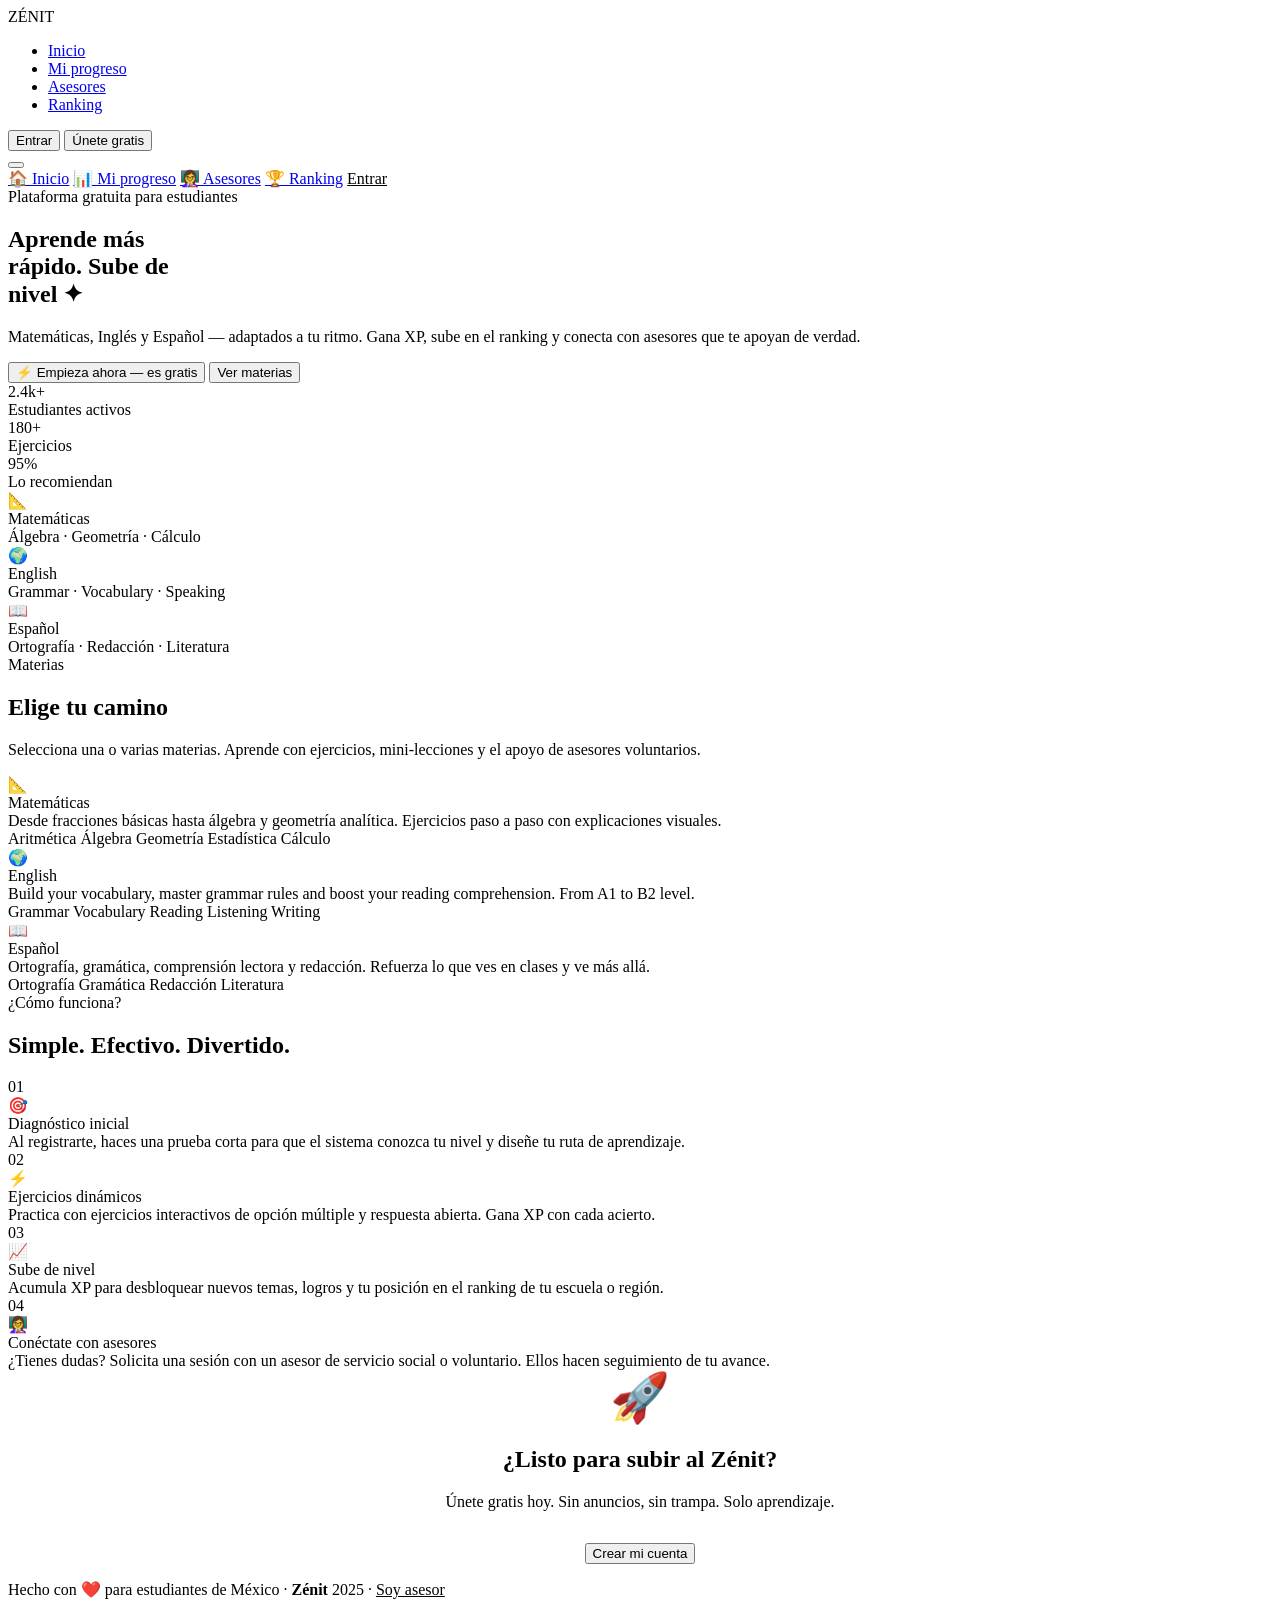
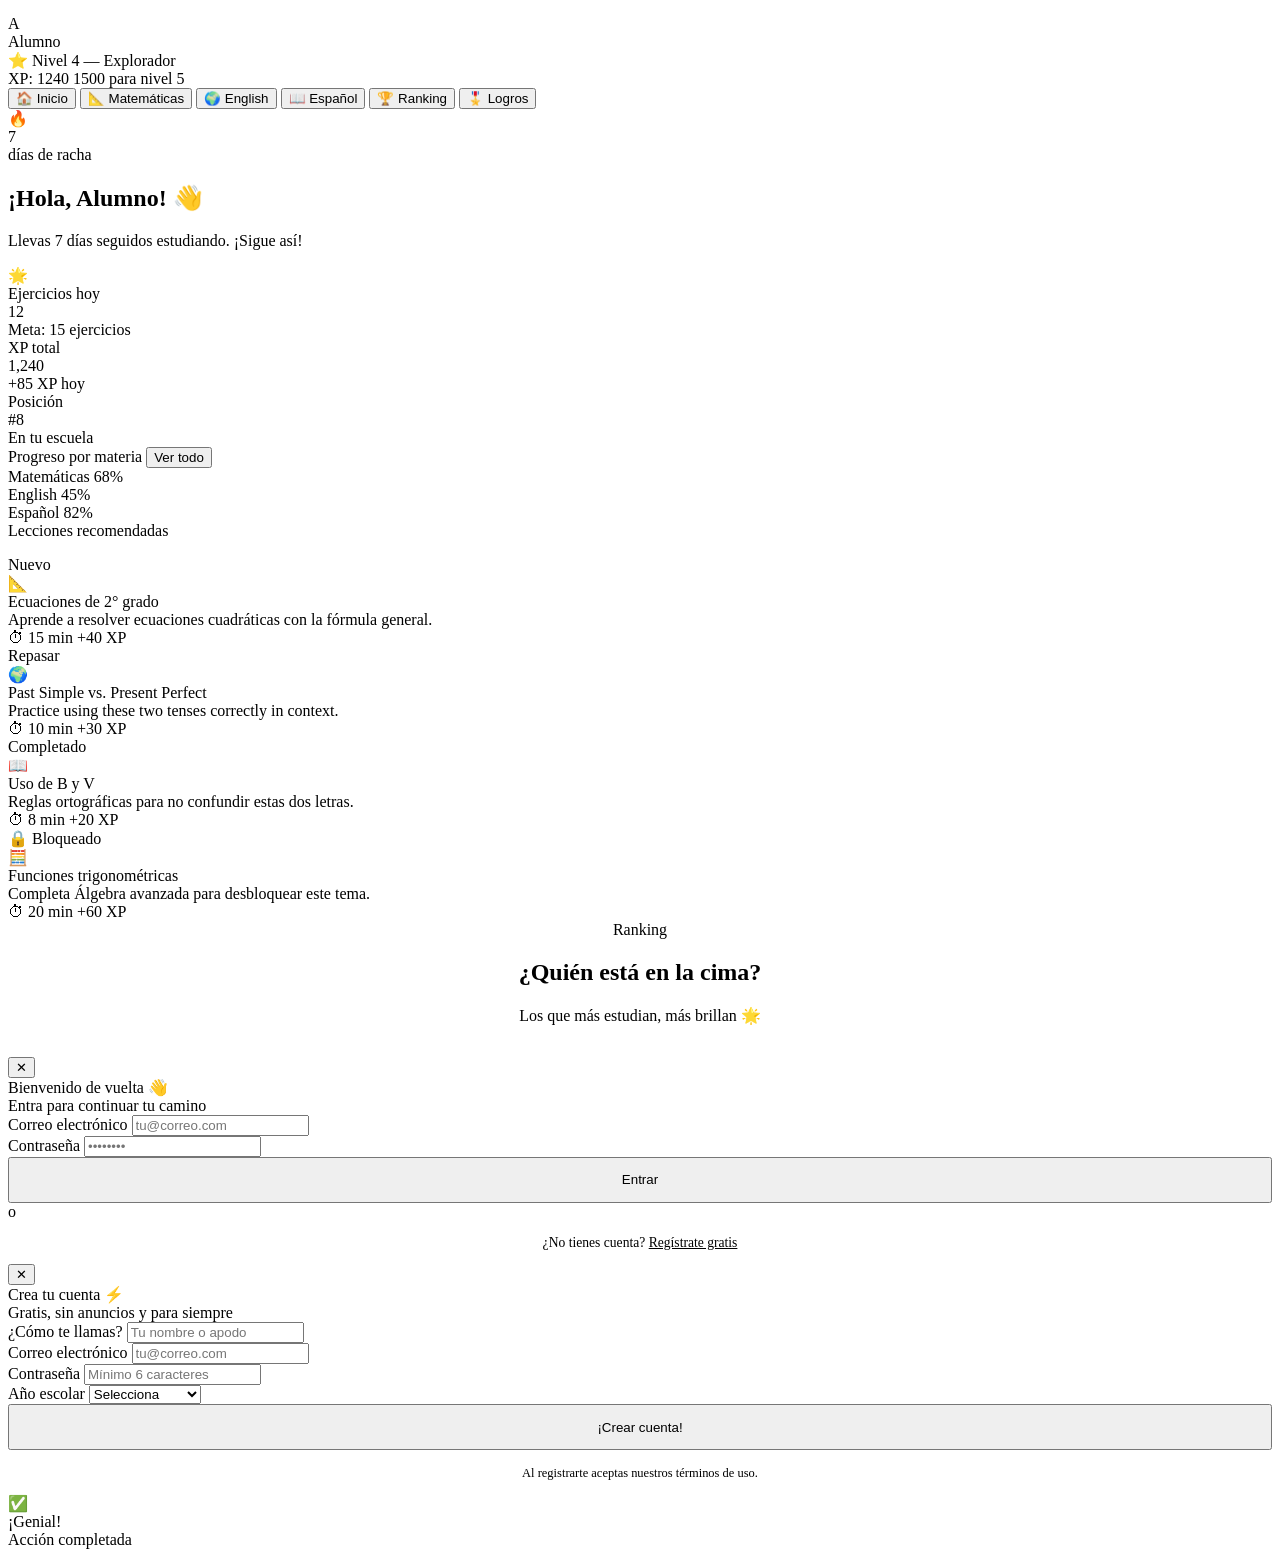
==== index.html @ 59d3ad45 "Create index.html" ====
<!DOCTYPE html>
<html lang="es">
<head>
  <meta charset="UTF-8" />
  <meta name="viewport" content="width=device-width, initial-scale=1.0" />
  <title>Zénit — Aprende Sin Límites</title>
  <link rel="stylesheet" href="styles.css" />
</head>
<body>

<!-- ═══════════════ NAV ═══════════════ -->
<nav class="nav">
  <div class="nav-logo">
    ZÉN<span>IT</span><div class="dot"></div>
  </div>
  <ul class="nav-links">
    <li><a href="index.html" class="active" onclick="showPage('home'); return false;">Inicio</a></li>
    <li><a href="#" onclick="requireLogin('dashboard'); return false;">Mi progreso</a></li>
    <li><a href="asesores.html">Asesores</a></li>
    <li><a href="#" onclick="requireLogin('leaderboard'); return false;">Ranking</a></li>
  </ul>
  <div class="nav-actions">
    <button class="btn btn-ghost" onclick="openModal('login')">Entrar</button>
    <button class="btn btn-primary" onclick="openModal('register')">Únete gratis</button>
  </div>
  <button class="hamburger" onclick="toggleMobileNav()" aria-label="Menú">
    <span></span><span></span><span></span>
  </button>
</nav>

<!-- Mobile nav -->
<div class="mobile-nav" id="mobileNav">
  <a href="#" onclick="showPage('home'); toggleMobileNav(); return false;">🏠 Inicio</a>
  <a href="#" onclick="requireLogin('dashboard'); toggleMobileNav(); return false;">📊 Mi progreso</a>
  <a href="asesores.html">👩‍🏫 Asesores</a>
  <a href="#" onclick="requireLogin('leaderboard'); toggleMobileNav(); return false;">🏆 Ranking</a>
  <a href="#" onclick="openModal('login'); toggleMobileNav(); return false;" style="color:var(--cyan);">Entrar</a>
</div>

<!-- ═══════════════ PAGES ═══════════════ -->

<!-- ── HOME ── -->
<div class="page active" id="page-home">

  <!-- Hero -->
  <section class="hero">
    <div class="hero-orbs">
      <div class="orb orb-1"></div>
      <div class="orb orb-2"></div>
      <div class="orb orb-3"></div>
    </div>
    <div class="container">
      <div class="hero-inner">
        <div class="hero-content fade-up">
          <div class="hero-tag">Plataforma gratuita para estudiantes</div>
          <h1 class="hero-title">
            Aprende más<br>
            rápido. Sube de<br>
            <span class="accent-cyan">nivel</span>
            <span class="accent-yellow"> ✦</span>
          </h1>
          <p class="hero-subtitle">
            Matemáticas, Inglés y Español — adaptados a tu ritmo.
            Gana XP, sube en el ranking y conecta con asesores que te apoyan de verdad.
          </p>
          <div class="hero-cta">
            <button class="btn btn-primary btn-lg" onclick="openModal('register')">
              ⚡ Empieza ahora — es gratis
            </button>
            <button class="btn btn-secondary btn-lg" onclick="scrollToSubjects()">
              Ver materias
            </button>
          </div>
          <div class="hero-stats">
            <div class="stat">
              <div class="stat-num">2.4k+</div>
              <div class="stat-label">Estudiantes activos</div>
            </div>
            <div class="stat">
              <div class="stat-num">180+</div>
              <div class="stat-label">Ejercicios</div>
            </div>
            <div class="stat">
              <div class="stat-num">95%</div>
              <div class="stat-label">Lo recomiendan</div>
            </div>
          </div>
        </div>
        <div class="hero-visual fade-up fade-up-delay-2">
          <div class="hero-card-stack">
            <div class="subject-card math">
              <div class="card-icon">📐</div>
              <div class="card-title">Matemáticas</div>
              <div class="card-sub">Álgebra · Geometría · Cálculo</div>
              <div class="card-bar"><div class="card-bar-fill"></div></div>
            </div>
            <div class="subject-card eng">
              <div class="card-icon">🌍</div>
              <div class="card-title">English</div>
              <div class="card-sub">Grammar · Vocabulary · Speaking</div>
              <div class="card-bar"><div class="card-bar-fill"></div></div>
            </div>
            <div class="subject-card esp">
              <div class="card-icon">📖</div>
              <div class="card-title">Español</div>
              <div class="card-sub">Ortografía · Redacción · Literatura</div>
              <div class="card-bar"><div class="card-bar-fill"></div></div>
            </div>
          </div>
        </div>
      </div>
    </div>
  </section>

  <!-- Subjects -->
  <section class="section" id="subjects-section">
    <div class="container">
      <div class="section-tag">Materias</div>
      <h2 class="section-title">Elige tu camino</h2>
      <p class="section-sub">Selecciona una o varias materias. Aprende con ejercicios, mini-lecciones y el apoyo de asesores voluntarios.</p>

      <div class="subjects-grid">
        <!-- Math -->
        <div class="subject-tile math" onclick="selectSubject('math')">
          <div class="tile-icon">📐</div>
          <div class="tile-name">Matemáticas</div>
          <div class="tile-desc">Desde fracciones básicas hasta álgebra y geometría analítica. Ejercicios paso a paso con explicaciones visuales.</div>
          <div class="tile-topics">
            <span class="topic-tag">Aritmética</span>
            <span class="topic-tag">Álgebra</span>
            <span class="topic-tag">Geometría</span>
            <span class="topic-tag">Estadística</span>
            <span class="topic-tag">Cálculo</span>
          </div>
        </div>
        <!-- English -->
        <div class="subject-tile eng" onclick="selectSubject('eng')">
          <div class="tile-icon">🌍</div>
          <div class="tile-name">English</div>
          <div class="tile-desc">Build your vocabulary, master grammar rules and boost your reading comprehension. From A1 to B2 level.</div>
          <div class="tile-topics">
            <span class="topic-tag">Grammar</span>
            <span class="topic-tag">Vocabulary</span>
            <span class="topic-tag">Reading</span>
            <span class="topic-tag">Listening</span>
            <span class="topic-tag">Writing</span>
          </div>
        </div>
        <!-- Español -->
        <div class="subject-tile esp" onclick="selectSubject('esp')">
          <div class="tile-icon">📖</div>
          <div class="tile-name">Español</div>
          <div class="tile-desc">Ortografía, gramática, comprensión lectora y redacción. Refuerza lo que ves en clases y ve más allá.</div>
          <div class="tile-topics">
            <span class="topic-tag">Ortografía</span>
            <span class="topic-tag">Gramática</span>
            <span class="topic-tag">Redacción</span>
            <span class="topic-tag">Literatura</span>
          </div>
        </div>
      </div>
    </div>
  </section>

  <!-- How it works -->
  <section class="section" style="background: var(--surface); border-top: 1px solid var(--border); border-bottom: 1px solid var(--border);">
    <div class="container">
      <div class="section-tag">¿Cómo funciona?</div>
      <h2 class="section-title">Simple. Efectivo. Divertido.</h2>
      <div class="steps-grid">
        <div class="step-card">
          <div class="step-num">01</div>
          <div class="step-icon">🎯</div>
          <div class="step-title">Diagnóstico inicial</div>
          <div class="step-desc">Al registrarte, haces una prueba corta para que el sistema conozca tu nivel y diseñe tu ruta de aprendizaje.</div>
        </div>
        <div class="step-card">
          <div class="step-num">02</div>
          <div class="step-icon">⚡</div>
          <div class="step-title">Ejercicios dinámicos</div>
          <div class="step-desc">Practica con ejercicios interactivos de opción múltiple y respuesta abierta. Gana XP con cada acierto.</div>
        </div>
        <div class="step-card">
          <div class="step-num">03</div>
          <div class="step-icon">📈</div>
          <div class="step-title">Sube de nivel</div>
          <div class="step-desc">Acumula XP para desbloquear nuevos temas, logros y tu posición en el ranking de tu escuela o región.</div>
        </div>
        <div class="step-card">
          <div class="step-num">04</div>
          <div class="step-icon">👩‍🏫</div>
          <div class="step-title">Conéctate con asesores</div>
          <div class="step-desc">¿Tienes dudas? Solicita una sesión con un asesor de servicio social o voluntario. Ellos hacen seguimiento de tu avance.</div>
        </div>
      </div>
    </div>
  </section>

  <!-- CTA final -->
  <section class="section" style="text-align:center;">
    <div class="container">
      <div style="font-size:3rem;margin-bottom:1rem;">🚀</div>
      <h2 class="section-title">¿Listo para subir al <span style="color:var(--cyan)">Zénit</span>?</h2>
      <p class="section-sub" style="margin: 0 auto 2rem;">Únete gratis hoy. Sin anuncios, sin trampa. Solo aprendizaje.</p>
      <button class="btn btn-primary btn-lg" onclick="openModal('register')">Crear mi cuenta</button>
    </div>
  </section>

  <footer class="footer">
    <div class="container">
      <p>Hecho con ❤️ para estudiantes de México · <strong>Zénit</strong> 2025 · <a href="asesores.html" style="color:var(--cyan)">Soy asesor</a></p>
    </div>
  </footer>
</div>

<!-- ── DASHBOARD ── -->
<div class="page" id="page-dashboard">
  <div class="container">
    <div class="dashboard-grid">

      <!-- Sidebar -->
      <aside class="sidebar">
        <div class="user-profile">
          <div class="avatar" id="dashAvatar">A</div>
          <div class="user-name" id="dashName">Alumno</div>
          <div class="user-level">⭐ Nivel <span id="dashLevel">4</span> — Explorador</div>
          <div class="xp-bar-wrap">
            <div class="xp-label">
              <span>XP: <span id="dashXP">1240</span></span>
              <span>1500 para nivel 5</span>
            </div>
            <div class="xp-bar"><div class="xp-fill" id="xpFill" style="width:82%"></div></div>
          </div>
        </div>

        <nav class="sidebar-nav">
          <button class="sidebar-link active" onclick="showDashSection('overview')">
            <span class="icon">🏠</span> Inicio
          </button>
          <button class="sidebar-link" onclick="showDashSection('lessons-math')">
            <span class="icon">📐</span> Matemáticas
          </button>
          <button class="sidebar-link" onclick="showDashSection('lessons-eng')">
            <span class="icon">🌍</span> English
          </button>
          <button class="sidebar-link" onclick="showDashSection('lessons-esp')">
            <span class="icon">📖</span> Español
          </button>
          <button class="sidebar-link" onclick="showPage('leaderboard')">
            <span class="icon">🏆</span> Ranking
          </button>
          <button class="sidebar-link" onclick="showDashSection('achievements')">
            <span class="icon">🎖️</span> Logros
          </button>
        </nav>

        <div class="streak-badge">
          <div class="streak-fire">🔥</div>
          <div class="streak-info">
            <div class="num" id="streakNum">7</div>
            <div class="label">días de racha</div>
          </div>
        </div>
      </aside>

      <!-- Main content -->
      <main class="dash-main">

        <!-- Overview -->
        <div id="dash-overview">
          <div class="dash-welcome">
            <div class="dash-welcome-text">
              <h2>¡Hola, <span id="dashWelcomeName">Alumno</span>! 👋</h2>
              <p>Llevas 7 días seguidos estudiando. ¡Sigue así!</p>
            </div>
            <div class="welcome-emoji">🌟</div>
          </div>

          <div class="cards-row">
            <div class="stat-card cyan">
              <div class="sc-label">Ejercicios hoy</div>
              <div class="sc-value">12</div>
              <div class="sc-sub">Meta: 15 ejercicios</div>
            </div>
            <div class="stat-card yellow">
              <div class="sc-label">XP total</div>
              <div class="sc-value" id="totalXP">1,240</div>
              <div class="sc-sub">+85 XP hoy</div>
            </div>
            <div class="stat-card pink">
              <div class="sc-label">Posición</div>
              <div class="sc-value">#8</div>
              <div class="sc-sub">En tu escuela</div>
            </div>
          </div>

          <div class="progress-section">
            <div class="ps-header">
              <span class="ps-title">Progreso por materia</span>
              <button class="btn btn-secondary btn-sm" onclick="showDashSection('lessons-math')">Ver todo</button>
            </div>
            <div class="subject-progress-list">
              <div class="sp-item">
                <div class="sp-top">
                  <span class="sp-name"><span class="sp-dot" style="background:var(--yellow)"></span>Matemáticas</span>
                  <span class="sp-pct" style="color:var(--yellow)">68%</span>
                </div>
                <div class="sp-bar"><div class="sp-bar-fill" style="background:var(--yellow);width:68%"></div></div>
              </div>
              <div class="sp-item">
                <div class="sp-top">
                  <span class="sp-name"><span class="sp-dot" style="background:var(--cyan)"></span>English</span>
                  <span class="sp-pct" style="color:var(--cyan)">45%</span>
                </div>
                <div class="sp-bar"><div class="sp-bar-fill" style="background:var(--cyan);width:45%"></div></div>
              </div>
              <div class="sp-item">
                <div class="sp-top">
                  <span class="sp-name"><span class="sp-dot" style="background:var(--pink)"></span>Español</span>
                  <span class="sp-pct" style="color:var(--pink)">82%</span>
                </div>
                <div class="sp-bar"><div class="sp-bar-fill" style="background:var(--pink);width:82%"></div></div>
              </div>
            </div>
          </div>

          <div>
            <div style="display:flex;justify-content:space-between;align-items:center;margin-bottom:1rem;">
              <span class="ps-title">Lecciones recomendadas</span>
            </div>
            <div class="lessons-grid">
              <div class="lesson-card" onclick="goToExercise('math')">
                <div class="lc-header">
                  <div class="lc-badge new">Nuevo</div>
                  <div class="lc-icon">📐</div>
                </div>
                <div class="lc-title">Ecuaciones de 2° grado</div>
                <div class="lc-desc">Aprende a resolver ecuaciones cuadráticas con la fórmula general.</div>
                <div class="lc-meta">
                  <span class="lc-time">⏱ 15 min</span>
                  <span class="lc-xp">+40 XP</span>
                </div>
              </div>
              <div class="lesson-card" onclick="goToExercise('eng')">
                <div class="lc-header">
                  <div class="lc-badge review">Repasar</div>
                  <div class="lc-icon">🌍</div>
                </div>
                <div class="lc-title">Past Simple vs. Present Perfect</div>
                <div class="lc-desc">Practice using these two tenses correctly in context.</div>
                <div class="lc-meta">
                  <span class="lc-time">⏱ 10 min</span>
                  <span class="lc-xp">+30 XP</span>
                </div>
              </div>
              <div class="lesson-card" onclick="goToExercise('esp')">
                <div class="lc-header">
                  <div class="lc-badge done">Completado</div>
                  <div class="lc-icon">📖</div>
                </div>
                <div class="lc-title">Uso de B y V</div>
                <div class="lc-desc">Reglas ortográficas para no confundir estas dos letras.</div>
                <div class="lc-meta">
                  <span class="lc-time">⏱ 8 min</span>
                  <span class="lc-xp">+20 XP</span>
                </div>
              </div>
              <div class="lesson-card locked">
                <div class="lc-header">
                  <div class="lc-badge locked">🔒 Bloqueado</div>
                  <div class="lc-icon">🧮</div>
                </div>
                <div class="lc-title">Funciones trigonométricas</div>
                <div class="lc-desc">Completa Álgebra avanzada para desbloquear este tema.</div>
                <div class="lc-meta">
                  <span class="lc-time">⏱ 20 min</span>
                  <span class="lc-xp">+60 XP</span>
                </div>
              </div>
            </div>
          </div>
        </div>

        <!-- Lessons per subject -->
        <div id="dash-lessons-math" style="display:none;">
          <div style="margin-bottom:1.5rem;">
            <div class="section-tag" style="color:var(--yellow)">Matemáticas</div>
            <h2 class="section-title" style="font-size:1.8rem;">Tus lecciones</h2>
          </div>
          <div class="lessons-grid" id="mathLessons"></div>
        </div>

        <div id="dash-lessons-eng" style="display:none;">
          <div style="margin-bottom:1.5rem;">
            <div class="section-tag" style="color:var(--cyan)">English</div>
            <h2 class="section-title" style="font-size:1.8rem;">Your lessons</h2>
          </div>
          <div class="lessons-grid" id="engLessons"></div>
        </div>

        <div id="dash-lessons-esp" style="display:none;">
          <div style="margin-bottom:1.5rem;">
            <div class="section-tag" style="color:var(--pink)">Español</div>
            <h2 class="section-title" style="font-size:1.8rem;">Tus lecciones</h2>
          </div>
          <div class="lessons-grid" id="espLessons"></div>
        </div>

        <!-- Achievements -->
        <div id="dash-achievements" style="display:none;">
          <div style="margin-bottom:1.5rem;">
            <div class="section-tag">Logros</div>
            <h2 class="section-title" style="font-size:1.8rem;">Tus medallas</h2>
          </div>
          <div class="achievements-grid" id="achievementsGrid"></div>
        </div>

      </main>
    </div>
  </div>
</div>

<!-- ── LEADERBOARD ── -->
<div class="page" id="page-leaderboard">
  <div class="container section">
    <div style="text-align:center;margin-bottom:2rem;">
      <div class="section-tag" style="justify-content:center">Ranking</div>
      <h2 class="section-title">¿Quién está en la cima?</h2>
      <p class="section-sub" style="margin:0 auto;">Los que más estudian, más brillan 🌟</p>
    </div>

    <div class="leaderboard-wrap">
      <!-- Podium -->
      <div class="podium" id="podium"></div>

      <!-- List -->
      <div class="leaderboard-list" id="leaderboardList"></div>
    </div>
  </div>
</div>

<!-- ═══════════════ MODALS ═══════════════ -->

<!-- Login -->
<div class="modal-overlay" id="modal-login">
  <div class="modal">
    <button class="modal-close" onclick="closeModal('login')">✕</button>
    <div class="modal-title">Bienvenido de vuelta 👋</div>
    <div class="modal-sub">Entra para continuar tu camino</div>
    <div class="form-group">
      <label class="form-label">Correo electrónico</label>
      <input class="form-input" type="email" placeholder="tu@correo.com" id="loginEmail" />
    </div>
    <div class="form-group">
      <label class="form-label">Contraseña</label>
      <input class="form-input" type="password" placeholder="••••••••" id="loginPass" />
    </div>
    <button class="btn btn-primary" style="width:100%;padding:.85rem;" onclick="doLogin()">Entrar</button>
    <div class="divider">o</div>
    <p style="text-align:center;font-size:.85rem;color:var(--text-muted);">¿No tienes cuenta? <a href="#" style="color:var(--cyan)" onclick="closeModal('login');openModal('register')">Regístrate gratis</a></p>
  </div>
</div>

<!-- Register -->
<div class="modal-overlay" id="modal-register">
  <div class="modal">
    <button class="modal-close" onclick="closeModal('register')">✕</button>
    <div class="modal-title">Crea tu cuenta ⚡</div>
    <div class="modal-sub">Gratis, sin anuncios y para siempre</div>
    <div class="form-group">
      <label class="form-label">¿Cómo te llamas?</label>
      <input class="form-input" type="text" placeholder="Tu nombre o apodo" id="regName" />
    </div>
    <div class="form-group">
      <label class="form-label">Correo electrónico</label>
      <input class="form-input" type="email" placeholder="tu@correo.com" id="regEmail" />
    </div>
    <div class="form-group">
      <label class="form-label">Contraseña</label>
      <input class="form-input" type="password" placeholder="Mínimo 6 caracteres" id="regPass" />
    </div>
    <div class="form-group">
      <label class="form-label">Año escolar</label>
      <select class="form-select" id="regYear">
        <option value="">Selecciona</option>
        <option>1° Secundaria</option>
        <option>2° Secundaria</option>
        <option>3° Secundaria</option>
        <option>1° Preparatoria</option>
        <option>2° Preparatoria</option>
        <option>3° Preparatoria</option>
      </select>
    </div>
    <button class="btn btn-primary" style="width:100%;padding:.85rem;" onclick="doRegister()">¡Crear cuenta!</button>
    <p style="text-align:center;font-size:.78rem;color:var(--text-dim);margin-top:1rem;">Al registrarte aceptas nuestros términos de uso.</p>
  </div>
</div>

<!-- Toast -->
<div class="toast" id="toast">
  <div class="toast-icon" id="toastIcon">✅</div>
  <div class="toast-text">
    <div class="title" id="toastTitle">¡Genial!</div>
    <div class="sub" id="toastSub">Acción completada</div>
  </div>
</div>

<script src="app.js"></script>
</body>
</html>
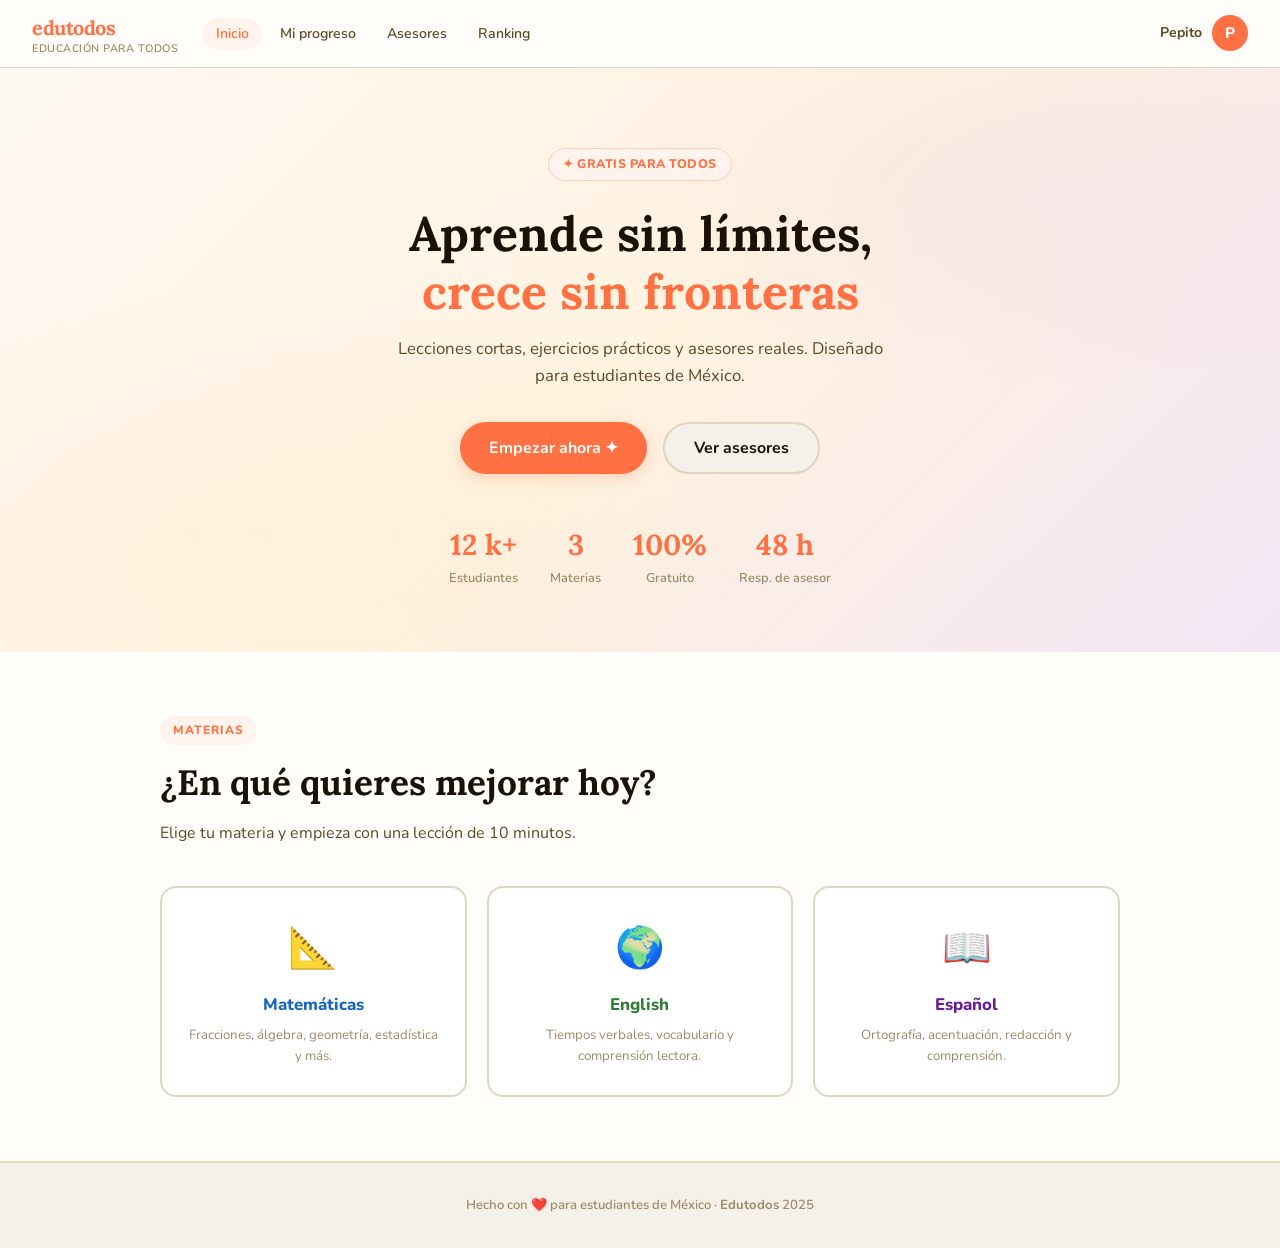
==== commit 1164c7b6: "Update index.html" ====
--- a/index.html
+++ b/index.html
@@ -1,510 +1,1323 @@
 <!DOCTYPE html>
 <html lang="es">
 <head>
-  <meta charset="UTF-8" />
-  <meta name="viewport" content="width=device-width, initial-scale=1.0" />
-  <title>Zénit — Aprende Sin Límites</title>
-  <link rel="stylesheet" href="styles.css" />
+<meta charset="UTF-8" />
+<meta name="viewport" content="width=device-width, initial-scale=1.0" />
+<title>Edutodos — Educación para todos</title>
+<link href="https://fonts.googleapis.com/css2?family=Nunito:wght@400;600;700;800;900&family=Lora:wght@600;700&display=swap" rel="stylesheet" />
+<style>
+*, *::before, *::after { box-sizing: border-box; margin: 0; padding: 0; }
+
+:root {
+  --orange:   #FF7043;
+  --orange-l: #FFF3EE;
+  --orange-m: #FFCCBC;
+  --green:    #2E7D32;
+  --green-l:  #E8F5E9;
+  --green-m:  #A5D6A7;
+  --blue:     #1565C0;
+  --blue-l:   #E3F2FD;
+  --blue-m:   #90CAF9;
+  --purple:   #6A1B9A;
+  --purple-l: #F3E5F5;
+  --purple-m: #CE93D8;
+  --amber:    #E65100;
+  --amber-l:  #FFF8E1;
+  --amber-m:  #FFE082;
+  --bg:       #FFFDF9;
+  --bg2:      #F5F0E8;
+  --bg3:      #EDE8DC;
+  --text:     #1A1208;
+  --text2:    #5C4A2A;
+  --text3:    #9E8A6A;
+  --border:   #E0D5C0;
+  --radius:   16px;
+  --radius-sm:10px;
+  --shadow:   0 2px 12px rgba(0,0,0,.06);
+  --shadow-md:0 4px 24px rgba(0,0,0,.10);
+}
+
+body {
+  font-family: 'Nunito', sans-serif;
+  background: var(--bg);
+  color: var(--text);
+  min-height: 100vh;
+  font-size: 15px;
+  line-height: 1.6;
+}
+
+/* ── NAV ── */
+.nav {
+  position: sticky; top: 0; z-index: 100;
+  background: rgba(255,253,249,.92);
+  backdrop-filter: blur(12px);
+  border-bottom: 1.5px solid var(--border);
+  display: flex; align-items: center; gap: 1.5rem;
+  padding: .75rem 2rem;
+}
+.nav-logo {
+  font-family: 'Lora', serif;
+  font-size: 1.25rem; font-weight: 700;
+  color: var(--orange); letter-spacing: -0.5px;
+  cursor: pointer;
+  display: flex; align-items: center; gap: 6px;
+  flex-shrink: 0;
+}
+.nav-logo .tagline {
+  font-family: 'Nunito', sans-serif;
+  font-size: .68rem; font-weight: 600;
+  color: var(--text3); letter-spacing: .5px;
+  text-transform: uppercase;
+  display: block; line-height: 1;
+}
+.nav-links { list-style: none; display: flex; gap: .25rem; flex: 1; }
+.nav-links a {
+  text-decoration: none; color: var(--text2);
+  font-weight: 600; font-size: .88rem;
+  padding: .4rem .85rem; border-radius: 20px;
+  transition: background .15s, color .15s;
+}
+.nav-links a:hover, .nav-links a.active {
+  background: var(--orange-l); color: var(--orange);
+}
+.nav-avatar {
+  width: 36px; height: 36px; border-radius: 50%;
+  background: var(--orange); color: #fff;
+  font-weight: 800; font-size: .95rem;
+  display: flex; align-items: center; justify-content: center;
+  flex-shrink: 0; cursor: pointer;
+}
+.nav-user { font-weight: 700; font-size: .88rem; color: var(--text2); }
+
+/* ── PAGES ── */
+.page { display: none; }
+.page.active { display: block; }
+
+/* ── HOME ── */
+.hero {
+  background: linear-gradient(135deg, #FFF8F4 0%, #FFF3E0 50%, #F3E5F5 100%);
+  padding: 5rem 2rem 4rem;
+  text-align: center;
+  position: relative; overflow: hidden;
+}
+.hero::before {
+  content: '';
+  position: absolute; inset: 0;
+  background: radial-gradient(ellipse 60% 60% at 20% 80%, #FFE0B230 0%, transparent 70%),
+              radial-gradient(ellipse 50% 50% at 80% 20%, #E1BEE730 0%, transparent 70%);
+}
+.hero-content { position: relative; max-width: 700px; margin: 0 auto; }
+.hero-badge {
+  display: inline-flex; align-items: center; gap: 6px;
+  background: var(--orange-l); color: var(--orange);
+  font-weight: 800; font-size: .78rem; letter-spacing: .5px;
+  text-transform: uppercase;
+  padding: .35rem .9rem; border-radius: 20px;
+  border: 1.5px solid var(--orange-m);
+  margin-bottom: 1.5rem;
+}
+.hero h1 {
+  font-family: 'Lora', serif;
+  font-size: clamp(2rem, 5vw, 3rem);
+  font-weight: 700; line-height: 1.2;
+  color: var(--text);
+  margin-bottom: 1rem;
+}
+.hero h1 em { font-style: normal; color: var(--orange); }
+.hero p {
+  font-size: 1.05rem; color: var(--text2);
+  max-width: 520px; margin: 0 auto 2rem;
+}
+.hero-btns { display: flex; gap: 1rem; justify-content: center; flex-wrap: wrap; }
+.stats-row {
+  display: flex; gap: 2rem; justify-content: center;
+  margin-top: 3rem; flex-wrap: wrap;
+}
+.stat-item { text-align: center; }
+.stat-item .num {
+  font-family: 'Lora', serif;
+  font-size: 1.8rem; font-weight: 700; color: var(--orange);
+}
+.stat-item .lbl { font-size: .8rem; color: var(--text3); font-weight: 600; }
+
+/* Subjects grid */
+.subjects-grid {
+  display: grid;
+  grid-template-columns: repeat(auto-fit, minmax(200px, 1fr));
+  gap: 1.25rem;
+}
+.subject-card {
+  background: #fff;
+  border: 2px solid var(--border);
+  border-radius: var(--radius);
+  padding: 1.75rem 1.5rem;
+  cursor: pointer;
+  transition: transform .2s, box-shadow .2s, border-color .2s;
+  text-align: center;
+}
+.subject-card:hover {
+  transform: translateY(-4px);
+  box-shadow: var(--shadow-md);
+}
+.subject-card.math:hover  { border-color: #1565C0; }
+.subject-card.eng:hover   { border-color: #2E7D32; }
+.subject-card.esp:hover   { border-color: #6A1B9A; }
+.subject-icon {
+  font-size: 2.5rem; margin-bottom: .75rem; display: block;
+}
+.subject-card h3 { font-weight: 800; font-size: 1.05rem; margin-bottom: .35rem; }
+.subject-card p  { font-size: .83rem; color: var(--text3); }
+
+/* ── BUTTONS ── */
+.btn {
+  display: inline-flex; align-items: center; gap: 6px;
+  border: none; cursor: pointer;
+  font-family: 'Nunito', sans-serif;
+  font-weight: 700; font-size: .9rem;
+  padding: .65rem 1.4rem;
+  border-radius: 40px;
+  transition: transform .15s, opacity .15s, box-shadow .15s;
+  text-decoration: none;
+}
+.btn:active { transform: scale(.97); }
+.btn-primary {
+  background: var(--orange); color: #fff;
+  box-shadow: 0 4px 14px #FF704340;
+}
+.btn-primary:hover { box-shadow: 0 6px 20px #FF704360; }
+.btn-secondary {
+  background: var(--bg2); color: var(--text);
+  border: 2px solid var(--border);
+}
+.btn-secondary:hover { background: var(--bg3); }
+.btn-green { background: var(--green); color: #fff; box-shadow: 0 4px 14px #2E7D3240; }
+.btn-blue  { background: var(--blue); color: #fff; }
+.btn-sm { padding: .45rem 1rem; font-size: .82rem; }
+.btn-lg { padding: .8rem 1.8rem; font-size: 1rem; }
+
+/* ── SECTION ── */
+.section { padding: 4rem 2rem; }
+.container { max-width: 960px; margin: 0 auto; }
+.section-tag {
+  display: inline-flex; align-items: center; gap: 8px;
+  font-size: .75rem; font-weight: 800; text-transform: uppercase;
+  letter-spacing: 1px; color: var(--orange);
+  background: var(--orange-l);
+  padding: .3rem .8rem; border-radius: 20px;
+  margin-bottom: 1rem;
+}
+.section-title {
+  font-family: 'Lora', serif;
+  font-size: clamp(1.5rem, 3vw, 2.2rem);
+  font-weight: 700; line-height: 1.25;
+  margin-bottom: 1rem; color: var(--text);
+}
+.section-sub {
+  font-size: 1rem; color: var(--text2);
+  max-width: 540px; margin-bottom: 2.5rem;
+}
+
+/* ── DASHBOARD ── */
+.dash-layout {
+  display: grid;
+  grid-template-columns: 220px 1fr;
+  gap: 2rem; align-items: start;
+  max-width: 1100px; margin: 0 auto;
+  padding: 2rem;
+}
+@media(max-width:700px) {
+  .dash-layout { grid-template-columns: 1fr; }
+  .sidebar { display: none; }
+}
+.sidebar {
+  background: #fff; border: 2px solid var(--border);
+  border-radius: var(--radius); padding: 1.5rem 1rem;
+  position: sticky; top: 80px;
+}
+.sidebar-avatar {
+  width: 56px; height: 56px; border-radius: 50%;
+  background: linear-gradient(135deg, var(--orange), #FF8A65);
+  color: #fff; font-size: 1.4rem; font-weight: 900;
+  display: flex; align-items: center; justify-content: center;
+  margin: 0 auto 1rem;
+}
+.sidebar-name { text-align: center; font-weight: 800; font-size: 1rem; }
+.sidebar-sub  { text-align: center; font-size: .78rem; color: var(--text3); margin-bottom: 1.25rem; }
+.xp-bar {
+  background: var(--bg2); border-radius: 20px;
+  height: 8px; margin-bottom: .4rem; overflow: hidden;
+}
+.xp-fill {
+  height: 100%;
+  background: linear-gradient(90deg, var(--orange), #FF8A65);
+  border-radius: 20px; transition: width .6s ease;
+}
+.xp-label { font-size: .75rem; color: var(--text3); text-align: center; margin-bottom: 1.25rem; }
+.sidebar-divider { border: none; border-top: 1.5px solid var(--border); margin: 1rem 0; }
+.sidebar-link {
+  display: flex; align-items: center; gap: 10px;
+  padding: .6rem .85rem; border-radius: var(--radius-sm);
+  font-weight: 700; font-size: .87rem;
+  color: var(--text2); cursor: pointer;
+  transition: background .15s, color .15s;
+  border: none; background: none; width: 100%;
+  text-align: left;
+}
+.sidebar-link:hover { background: var(--orange-l); color: var(--orange); }
+.sidebar-link.active { background: var(--orange-l); color: var(--orange); }
+.sidebar-link .icon { font-size: 1rem; }
+
+/* Dash main */
+.dash-greeting {
+  font-family: 'Lora', serif;
+  font-size: 1.5rem; font-weight: 700; margin-bottom: .25rem;
+}
+.dash-streak-bar {
+  display: flex; align-items: center; gap: .75rem;
+  background: var(--amber-l);
+  border: 2px solid var(--amber-m);
+  border-radius: var(--radius-sm);
+  padding: .75rem 1.25rem;
+  margin-bottom: 1.5rem;
+  font-weight: 700; font-size: .9rem; color: var(--amber);
+}
+.stat-cards {
+  display: grid; grid-template-columns: repeat(3, 1fr);
+  gap: 1rem; margin-bottom: 2rem;
+}
+.stat-card {
+  background: #fff; border: 2px solid var(--border);
+  border-radius: var(--radius); padding: 1.25rem;
+  text-align: center;
+}
+.stat-card .sc-num {
+  font-family: 'Lora', serif;
+  font-size: 1.8rem; font-weight: 700;
+}
+.stat-card .sc-lbl { font-size: .78rem; color: var(--text3); font-weight: 600; }
+
+/* Lessons */
+.lessons-grid {
+  display: grid; grid-template-columns: repeat(auto-fill, minmax(240px,1fr));
+  gap: 1rem;
+}
+.lesson-card {
+  background: #fff; border: 2px solid var(--border);
+  border-radius: var(--radius); padding: 1.25rem;
+  cursor: pointer; transition: transform .2s, box-shadow .2s, border-color .2s;
+}
+.lesson-card:hover:not(.locked) { transform: translateY(-3px); box-shadow: var(--shadow-md); }
+.lesson-card.locked { opacity: .55; cursor: not-allowed; }
+.lc-header { display: flex; justify-content: space-between; align-items: center; margin-bottom: .75rem; }
+.lc-badge {
+  font-size: .7rem; font-weight: 800; text-transform: uppercase;
+  padding: .25rem .6rem; border-radius: 20px;
+}
+.lc-badge.done   { background: var(--green-l); color: var(--green); }
+.lc-badge.new    { background: var(--blue-l); color: var(--blue); }
+.lc-badge.review { background: var(--amber-l); color: var(--amber); }
+.lc-badge.locked { background: var(--bg2); color: var(--text3); }
+.lc-icon { font-size: 1.5rem; }
+.lc-title { font-weight: 800; font-size: .95rem; margin-bottom: .3rem; }
+.lc-desc  { font-size: .8rem; color: var(--text3); margin-bottom: .75rem; }
+.lc-meta  { display: flex; justify-content: space-between; font-size: .78rem; font-weight: 700; }
+.lc-time  { color: var(--text3); }
+.lc-xp    { color: var(--orange); }
+
+/* ── EXERCISES ── */
+.exercise-shell {
+  max-width: 680px; margin: 0 auto; padding: 2rem;
+}
+.exercise-header {
+  display: flex; align-items: center; gap: 1rem; margin-bottom: 2rem;
+}
+.ex-progress-bar {
+  flex: 1; height: 10px;
+  background: var(--bg2); border-radius: 20px; overflow: hidden;
+}
+.ex-progress-fill {
+  height: 100%;
+  background: linear-gradient(90deg, var(--orange), #FF8A65);
+  border-radius: 20px; transition: width .4s ease;
+}
+.ex-counter { font-weight: 800; font-size: .85rem; color: var(--text3); white-space: nowrap; }
+.exercise-card {
+  background: #fff; border: 2px solid var(--border);
+  border-radius: var(--radius); padding: 2rem;
+  box-shadow: var(--shadow);
+  animation: slideIn .3s ease;
+}
+@keyframes slideIn { from { opacity:0; transform:translateY(16px); } to { opacity:1; transform:translateY(0); } }
+.ex-q-num { font-size: .78rem; font-weight: 800; color: var(--text3); text-transform: uppercase; letter-spacing: 1px; margin-bottom: .5rem; }
+.ex-question { font-family: 'Lora', serif; font-size: 1.25rem; font-weight: 700; margin-bottom: 1.5rem; line-height: 1.4; }
+.ex-options { display: flex; flex-direction: column; gap: .75rem; }
+.ex-option {
+  background: var(--bg); border: 2px solid var(--border);
+  border-radius: var(--radius-sm); padding: .9rem 1.25rem;
+  cursor: pointer; font-weight: 600; font-size: .9rem;
+  transition: border-color .15s, background .15s;
+  text-align: left;
+}
+.ex-option:hover:not(:disabled)  { border-color: var(--orange); background: var(--orange-l); }
+.ex-option.correct { background: var(--green-l); border-color: var(--green); color: var(--green); }
+.ex-option.wrong   { background: #FFEBEE; border-color: #EF9A9A; color: #C62828; }
+.ex-option:disabled { cursor: default; }
+.ex-fill-input {
+  width: 100%; border: 2px solid var(--border);
+  border-radius: var(--radius-sm); padding: .85rem 1.25rem;
+  font-family: 'Nunito', sans-serif; font-size: 1rem; font-weight: 600;
+  background: var(--bg); color: var(--text);
+  margin-bottom: 1rem;
+}
+.ex-fill-input:focus { outline: none; border-color: var(--orange); }
+.ex-next-btn { width: 100%; margin-top: 1.25rem; }
+.ex-feedback {
+  margin-top: 1rem; padding: .9rem 1.25rem;
+  border-radius: var(--radius-sm);
+  font-weight: 700; font-size: .9rem;
+}
+.ex-feedback.ok  { background: var(--green-l); color: var(--green); }
+.ex-feedback.err { background: #FFEBEE; color: #C62828; }
+
+/* Results */
+.results-screen { text-align: center; padding: 3rem 2rem; }
+.results-emoji { font-size: 4rem; margin-bottom: 1rem; }
+.results-title {
+  font-family: 'Lora', serif; font-size: 1.8rem; font-weight: 700;
+  margin-bottom: .5rem;
+}
+.results-sub { color: var(--text3); margin-bottom: 1.5rem; }
+.results-score {
+  font-family: 'Lora', serif; font-size: 3.5rem; font-weight: 700;
+  color: var(--orange); line-height: 1;
+}
+.results-score small { font-size: 1.2rem; color: var(--text3); }
+.results-xp {
+  font-weight: 800; font-size: 1.1rem; color: var(--green);
+  margin: .75rem 0 2rem;
+}
+
+/* ── ASESORES ── */
+.advisors-grid {
+  display: grid;
+  grid-template-columns: repeat(auto-fill, minmax(260px, 1fr));
+  gap: 1.5rem;
+}
+.advisor-card {
+  background: #fff; border: 2px solid var(--border);
+  border-radius: var(--radius); padding: 1.5rem;
+  transition: transform .2s, box-shadow .2s;
+}
+.advisor-card:hover { transform: translateY(-4px); box-shadow: var(--shadow-md); }
+.adv-avatar {
+  width: 60px; height: 60px; border-radius: 50%;
+  display: flex; align-items: center; justify-content: center;
+  font-size: 1.6rem; font-weight: 900; color: #fff;
+  margin-bottom: 1rem;
+}
+.adv-name  { font-weight: 800; font-size: 1rem; margin-bottom: .2rem; }
+.adv-role  { font-size: .8rem; color: var(--text3); margin-bottom: .75rem; }
+.adv-tags  { display: flex; flex-wrap: wrap; gap: .4rem; margin-bottom: 1rem; }
+.adv-tag {
+  font-size: .72rem; font-weight: 700; padding: .25rem .7rem;
+  border-radius: 20px;
+}
+.tag-math   { background: var(--blue-l); color: var(--blue); }
+.tag-eng    { background: var(--green-l); color: var(--green); }
+.tag-esp    { background: var(--purple-l); color: var(--purple); }
+.adv-rating { font-size: .82rem; font-weight: 700; color: var(--amber); }
+.adv-sessions { font-size: .78rem; color: var(--text3); }
+
+/* Filter tabs */
+.filter-tabs { display: flex; gap: .5rem; flex-wrap: wrap; margin-bottom: 2rem; }
+.filter-tab {
+  padding: .45rem 1.1rem; border-radius: 20px;
+  border: 2px solid var(--border);
+  background: #fff; font-weight: 700; font-size: .83rem;
+  cursor: pointer; transition: all .15s; font-family: 'Nunito', sans-serif;
+}
+.filter-tab.active { background: var(--orange); color: #fff; border-color: var(--orange); }
+
+/* Request form */
+.form-card {
+  background: #fff; border: 2px solid var(--border);
+  border-radius: var(--radius); padding: 2rem;
+  max-width: 540px; margin: 0 auto;
+  box-shadow: var(--shadow);
+}
+.form-group { margin-bottom: 1.25rem; }
+.form-label { display: block; font-weight: 700; font-size: .85rem; margin-bottom: .45rem; color: var(--text); }
+.form-input, .form-select, .form-textarea {
+  width: 100%; border: 2px solid var(--border);
+  border-radius: var(--radius-sm); padding: .7rem 1rem;
+  font-family: 'Nunito', sans-serif; font-size: .9rem;
+  background: var(--bg); color: var(--text);
+  transition: border-color .15s;
+}
+.form-input:focus, .form-select:focus, .form-textarea:focus {
+  outline: none; border-color: var(--orange);
+}
+.form-textarea { min-height: 100px; resize: vertical; }
+
+/* ── LEADERBOARD ── */
+.podium {
+  display: flex; justify-content: center; align-items: flex-end;
+  gap: 1rem; margin-bottom: 2.5rem;
+}
+.podium-item { text-align: center; flex: 1; max-width: 160px; }
+.podium-bar {
+  border-radius: 12px 12px 0 0;
+  display: flex; flex-direction: column;
+  align-items: center; justify-content: flex-end;
+  padding: 1rem .75rem .75rem;
+  margin-bottom: 0;
+}
+.podium-item:nth-child(2) .podium-bar { height: 140px; background: linear-gradient(180deg, #FFD700, #FFB300); }
+.podium-item:nth-child(1) .podium-bar { height: 100px; background: linear-gradient(180deg, #9E9E9E, #757575); }
+.podium-item:nth-child(3) .podium-bar { height: 80px;  background: linear-gradient(180deg, #CD7F32, #A0522D); }
+.podium-avatar {
+  width: 44px; height: 44px; border-radius: 50%;
+  display: flex; align-items: center; justify-content: center;
+  font-weight: 900; font-size: 1.1rem; color: #fff;
+  margin-bottom: .5rem;
+}
+.podium-name { font-weight: 700; font-size: .82rem; color: #fff; }
+.podium-xp   { font-size: .72rem; color: rgba(255,255,255,.8); }
+.podium-rank { font-size: 1.5rem; margin-top: .5rem; }
+.lb-row {
+  display: flex; align-items: center; gap: 1rem;
+  padding: .85rem 1.25rem;
+  border-radius: var(--radius-sm);
+  border-bottom: 1.5px solid var(--border);
+  transition: background .15s;
+}
+.lb-row:hover { background: var(--orange-l); }
+.lb-row.me    { background: var(--orange-l); font-weight: 800; }
+.lb-rank { font-weight: 900; width: 24px; text-align: center; font-size: .85rem; color: var(--text3); }
+.lb-avatar {
+  width: 36px; height: 36px; border-radius: 50%;
+  display: flex; align-items: center; justify-content: center;
+  font-weight: 900; font-size: .9rem; color: #fff;
+}
+.lb-name { flex: 1; font-weight: 700; font-size: .9rem; }
+.lb-xp   { font-weight: 800; font-size: .88rem; color: var(--orange); }
+.lb-badge{ font-size: 1rem; }
+
+/* ── ACHIEVEMENTS ── */
+.achievements-grid {
+  display: grid;
+  grid-template-columns: repeat(auto-fill, minmax(180px, 1fr));
+  gap: 1rem;
+}
+.ach-card {
+  background: #fff; border: 2px solid var(--border);
+  border-radius: var(--radius); padding: 1.25rem;
+  text-align: center;
+}
+.ach-card.locked { opacity: .45; filter: grayscale(.8); }
+.ach-icon { font-size: 2.2rem; margin-bottom: .5rem; }
+.ach-name { font-weight: 800; font-size: .88rem; }
+.ach-desc { font-size: .75rem; color: var(--text3); }
+
+/* ── TOAST ── */
+.toast {
+  position: fixed; bottom: 1.5rem; right: 1.5rem; z-index: 999;
+  background: var(--text); color: #fff;
+  border-radius: var(--radius); padding: 1rem 1.4rem;
+  display: flex; align-items: center; gap: .75rem;
+  box-shadow: var(--shadow-md);
+  transform: translateY(120%); opacity: 0;
+  transition: transform .3s ease, opacity .3s ease;
+  max-width: 320px;
+}
+.toast.show { transform: translateY(0); opacity: 1; }
+.toast-icon { font-size: 1.3rem; }
+.toast-title { font-weight: 800; font-size: .9rem; }
+.toast-sub   { font-size: .78rem; opacity: .7; }
+
+/* ── MODAL ── */
+.modal-overlay {
+  position: fixed; inset: 0; z-index: 500;
+  background: rgba(26,18,8,.55);
+  display: none; align-items: center; justify-content: center;
+  padding: 1rem;
+}
+.modal-overlay.open { display: flex; }
+.modal {
+  background: #fff; border-radius: var(--radius);
+  padding: 2rem; width: 100%; max-width: 440px;
+  position: relative; box-shadow: var(--shadow-md);
+}
+.modal-close {
+  position: absolute; top: 1rem; right: 1rem;
+  background: var(--bg2); border: none; border-radius: 50%;
+  width: 32px; height: 32px; cursor: pointer;
+  font-size: 1rem; display: flex; align-items: center; justify-content: center;
+  color: var(--text2);
+}
+.modal-title { font-family: 'Lora', serif; font-size: 1.3rem; font-weight: 700; margin-bottom: .25rem; }
+.modal-sub   { font-size: .88rem; color: var(--text3); margin-bottom: 1.5rem; }
+
+/* ── FOOTER ── */
+.footer {
+  background: var(--bg2); border-top: 2px solid var(--border);
+  padding: 2rem; text-align: center;
+  font-size: .82rem; color: var(--text3); font-weight: 600;
+}
+
+/* ── TABS (dash) ── */
+.dash-tabs {
+  display: flex; gap: .5rem; flex-wrap: wrap; margin-bottom: 1.5rem;
+  border-bottom: 2px solid var(--border); padding-bottom: .75rem;
+}
+.dash-tab {
+  padding: .45rem 1.1rem; border-radius: 20px 20px 0 0;
+  border: none; background: none;
+  font-weight: 700; font-size: .85rem;
+  cursor: pointer; color: var(--text3);
+  font-family: 'Nunito', sans-serif;
+  transition: color .15s, background .15s;
+}
+.dash-tab.active { color: var(--orange); background: var(--orange-l); }
+.dash-tab:hover  { color: var(--orange); }
+
+/* ── BACK LINK ── */
+.back-link {
+  display: inline-flex; align-items: center; gap: 6px;
+  font-weight: 700; font-size: .85rem; color: var(--text2);
+  cursor: pointer; margin-bottom: 1.5rem;
+  padding: .45rem .9rem; border-radius: 20px;
+  transition: background .15s;
+}
+.back-link:hover { background: var(--bg2); }
+
+/* ── ADV HERO ── */
+.adv-hero {
+  background: linear-gradient(135deg, #E8F5E9, #F3E5F5);
+  border-radius: var(--radius); padding: 2.5rem;
+  text-align: center; margin-bottom: 2.5rem;
+}
+</style>
 </head>
 <body>
 
-<!-- ═══════════════ NAV ═══════════════ -->
+<!-- NAV -->
 <nav class="nav">
-  <div class="nav-logo">
-    ZÉN<span>IT</span><div class="dot"></div>
+  <div class="nav-logo" onclick="showPage('home')">
+    <div>
+      <span>edu<strong>todos</strong></span>
+      <span class="tagline">Educación para todos</span>
+    </div>
   </div>
   <ul class="nav-links">
-    <li><a href="index.html" class="active" onclick="showPage('home'); return false;">Inicio</a></li>
-    <li><a href="#" onclick="requireLogin('dashboard'); return false;">Mi progreso</a></li>
-    <li><a href="asesores.html">Asesores</a></li>
-    <li><a href="#" onclick="requireLogin('leaderboard'); return false;">Ranking</a></li>
+    <li><a href="#" onclick="showPage('home'); return false;" id="nav-home" class="active">Inicio</a></li>
+    <li><a href="#" onclick="showPage('dashboard'); return false;" id="nav-dash">Mi progreso</a></li>
+    <li><a href="#" onclick="showPage('asesores'); return false;" id="nav-adv">Asesores</a></li>
+    <li><a href="#" onclick="showPage('ranking'); return false;" id="nav-rank">Ranking</a></li>
   </ul>
-  <div class="nav-actions">
-    <button class="btn btn-ghost" onclick="openModal('login')">Entrar</button>
-    <button class="btn btn-primary" onclick="openModal('register')">Únete gratis</button>
+  <div style="display:flex;align-items:center;gap:.6rem;margin-left:auto;">
+    <div class="nav-user">Pepito</div>
+    <div class="nav-avatar" onclick="showPage('dashboard')">P</div>
   </div>
-  <button class="hamburger" onclick="toggleMobileNav()" aria-label="Menú">
-    <span></span><span></span><span></span>
-  </button>
 </nav>
 
-<!-- Mobile nav -->
-<div class="mobile-nav" id="mobileNav">
-  <a href="#" onclick="showPage('home'); toggleMobileNav(); return false;">🏠 Inicio</a>
-  <a href="#" onclick="requireLogin('dashboard'); toggleMobileNav(); return false;">📊 Mi progreso</a>
-  <a href="asesores.html">👩‍🏫 Asesores</a>
-  <a href="#" onclick="requireLogin('leaderboard'); toggleMobileNav(); return false;">🏆 Ranking</a>
-  <a href="#" onclick="openModal('login'); toggleMobileNav(); return false;" style="color:var(--cyan);">Entrar</a>
-</div>
-
-<!-- ═══════════════ PAGES ═══════════════ -->
-
-<!-- ── HOME ── -->
+<!-- ───────────── HOME ───────────── -->
 <div class="page active" id="page-home">
-
-  <!-- Hero -->
-  <section class="hero">
-    <div class="hero-orbs">
-      <div class="orb orb-1"></div>
-      <div class="orb orb-2"></div>
-      <div class="orb orb-3"></div>
-    </div>
-    <div class="container">
-      <div class="hero-inner">
-        <div class="hero-content fade-up">
-          <div class="hero-tag">Plataforma gratuita para estudiantes</div>
-          <h1 class="hero-title">
-            Aprende más<br>
-            rápido. Sube de<br>
-            <span class="accent-cyan">nivel</span>
-            <span class="accent-yellow"> ✦</span>
-          </h1>
-          <p class="hero-subtitle">
-            Matemáticas, Inglés y Español — adaptados a tu ritmo.
-            Gana XP, sube en el ranking y conecta con asesores que te apoyan de verdad.
-          </p>
-          <div class="hero-cta">
-            <button class="btn btn-primary btn-lg" onclick="openModal('register')">
-              ⚡ Empieza ahora — es gratis
-            </button>
-            <button class="btn btn-secondary btn-lg" onclick="scrollToSubjects()">
-              Ver materias
-            </button>
-          </div>
-          <div class="hero-stats">
-            <div class="stat">
-              <div class="stat-num">2.4k+</div>
-              <div class="stat-label">Estudiantes activos</div>
-            </div>
-            <div class="stat">
-              <div class="stat-num">180+</div>
-              <div class="stat-label">Ejercicios</div>
-            </div>
-            <div class="stat">
-              <div class="stat-num">95%</div>
-              <div class="stat-label">Lo recomiendan</div>
-            </div>
-          </div>
-        </div>
-        <div class="hero-visual fade-up fade-up-delay-2">
-          <div class="hero-card-stack">
-            <div class="subject-card math">
-              <div class="card-icon">📐</div>
-              <div class="card-title">Matemáticas</div>
-              <div class="card-sub">Álgebra · Geometría · Cálculo</div>
-              <div class="card-bar"><div class="card-bar-fill"></div></div>
-            </div>
-            <div class="subject-card eng">
-              <div class="card-icon">🌍</div>
-              <div class="card-title">English</div>
-              <div class="card-sub">Grammar · Vocabulary · Speaking</div>
-              <div class="card-bar"><div class="card-bar-fill"></div></div>
-            </div>
-            <div class="subject-card esp">
-              <div class="card-icon">📖</div>
-              <div class="card-title">Español</div>
-              <div class="card-sub">Ortografía · Redacción · Literatura</div>
-              <div class="card-bar"><div class="card-bar-fill"></div></div>
-            </div>
-          </div>
-        </div>
+  <div class="hero">
+    <div class="hero-content">
+      <div class="hero-badge">✦ Gratis para todos</div>
+      <h1>Aprende sin límites,<br><em>crece sin fronteras</em></h1>
+      <p>Lecciones cortas, ejercicios prácticos y asesores reales. Diseñado para estudiantes de México.</p>
+      <div class="hero-btns">
+        <button class="btn btn-primary btn-lg" onclick="showPage('dashboard')">Empezar ahora ✦</button>
+        <button class="btn btn-secondary btn-lg" onclick="showPage('asesores')">Ver asesores</button>
       </div>
-    </div>
-  </section>
-
-  <!-- Subjects -->
+      <div class="stats-row">
+        <div class="stat-item"><div class="num">12 k+</div><div class="lbl">Estudiantes</div></div>
+        <div class="stat-item"><div class="num">3</div><div class="lbl">Materias</div></div>
+        <div class="stat-item"><div class="num">100%</div><div class="lbl">Gratuito</div></div>
+        <div class="stat-item"><div class="num">48 h</div><div class="lbl">Resp. de asesor</div></div>
+      </div>
+    </div>
+  </div>
+
   <section class="section" id="subjects-section">
     <div class="container">
       <div class="section-tag">Materias</div>
-      <h2 class="section-title">Elige tu camino</h2>
-      <p class="section-sub">Selecciona una o varias materias. Aprende con ejercicios, mini-lecciones y el apoyo de asesores voluntarios.</p>
-
+      <h2 class="section-title">¿En qué quieres mejorar hoy?</h2>
+      <p class="section-sub">Elige tu materia y empieza con una lección de 10 minutos.</p>
       <div class="subjects-grid">
-        <!-- Math -->
-        <div class="subject-tile math" onclick="selectSubject('math')">
-          <div class="tile-icon">📐</div>
-          <div class="tile-name">Matemáticas</div>
-          <div class="tile-desc">Desde fracciones básicas hasta álgebra y geometría analítica. Ejercicios paso a paso con explicaciones visuales.</div>
-          <div class="tile-topics">
-            <span class="topic-tag">Aritmética</span>
-            <span class="topic-tag">Álgebra</span>
-            <span class="topic-tag">Geometría</span>
-            <span class="topic-tag">Estadística</span>
-            <span class="topic-tag">Cálculo</span>
-          </div>
-        </div>
-        <!-- English -->
-        <div class="subject-tile eng" onclick="selectSubject('eng')">
-          <div class="tile-icon">🌍</div>
-          <div class="tile-name">English</div>
-          <div class="tile-desc">Build your vocabulary, master grammar rules and boost your reading comprehension. From A1 to B2 level.</div>
-          <div class="tile-topics">
-            <span class="topic-tag">Grammar</span>
-            <span class="topic-tag">Vocabulary</span>
-            <span class="topic-tag">Reading</span>
-            <span class="topic-tag">Listening</span>
-            <span class="topic-tag">Writing</span>
-          </div>
-        </div>
-        <!-- Español -->
-        <div class="subject-tile esp" onclick="selectSubject('esp')">
-          <div class="tile-icon">📖</div>
-          <div class="tile-name">Español</div>
-          <div class="tile-desc">Ortografía, gramática, comprensión lectora y redacción. Refuerza lo que ves en clases y ve más allá.</div>
-          <div class="tile-topics">
-            <span class="topic-tag">Ortografía</span>
-            <span class="topic-tag">Gramática</span>
-            <span class="topic-tag">Redacción</span>
-            <span class="topic-tag">Literatura</span>
-          </div>
+        <div class="subject-card math" onclick="goToSubject('math')">
+          <span class="subject-icon">📐</span>
+          <h3 style="color:var(--blue)">Matemáticas</h3>
+          <p>Fracciones, álgebra, geometría, estadística y más.</p>
+        </div>
+        <div class="subject-card eng" onclick="goToSubject('eng')">
+          <span class="subject-icon">🌍</span>
+          <h3 style="color:var(--green)">English</h3>
+          <p>Tiempos verbales, vocabulario y comprensión lectora.</p>
+        </div>
+        <div class="subject-card esp" onclick="goToSubject('esp')">
+          <span class="subject-icon">📖</span>
+          <h3 style="color:var(--purple)">Español</h3>
+          <p>Ortografía, acentuación, redacción y comprensión.</p>
         </div>
       </div>
     </div>
   </section>
 
-  <!-- How it works -->
-  <section class="section" style="background: var(--surface); border-top: 1px solid var(--border); border-bottom: 1px solid var(--border);">
-    <div class="container">
-      <div class="section-tag">¿Cómo funciona?</div>
-      <h2 class="section-title">Simple. Efectivo. Divertido.</h2>
-      <div class="steps-grid">
-        <div class="step-card">
-          <div class="step-num">01</div>
-          <div class="step-icon">🎯</div>
-          <div class="step-title">Diagnóstico inicial</div>
-          <div class="step-desc">Al registrarte, haces una prueba corta para que el sistema conozca tu nivel y diseñe tu ruta de aprendizaje.</div>
-        </div>
-        <div class="step-card">
-          <div class="step-num">02</div>
-          <div class="step-icon">⚡</div>
-          <div class="step-title">Ejercicios dinámicos</div>
-          <div class="step-desc">Practica con ejercicios interactivos de opción múltiple y respuesta abierta. Gana XP con cada acierto.</div>
-        </div>
-        <div class="step-card">
-          <div class="step-num">03</div>
-          <div class="step-icon">📈</div>
-          <div class="step-title">Sube de nivel</div>
-          <div class="step-desc">Acumula XP para desbloquear nuevos temas, logros y tu posición en el ranking de tu escuela o región.</div>
-        </div>
-        <div class="step-card">
-          <div class="step-num">04</div>
-          <div class="step-icon">👩‍🏫</div>
-          <div class="step-title">Conéctate con asesores</div>
-          <div class="step-desc">¿Tienes dudas? Solicita una sesión con un asesor de servicio social o voluntario. Ellos hacen seguimiento de tu avance.</div>
-        </div>
-      </div>
-    </div>
-  </section>
-
-  <!-- CTA final -->
-  <section class="section" style="text-align:center;">
-    <div class="container">
-      <div style="font-size:3rem;margin-bottom:1rem;">🚀</div>
-      <h2 class="section-title">¿Listo para subir al <span style="color:var(--cyan)">Zénit</span>?</h2>
-      <p class="section-sub" style="margin: 0 auto 2rem;">Únete gratis hoy. Sin anuncios, sin trampa. Solo aprendizaje.</p>
-      <button class="btn btn-primary btn-lg" onclick="openModal('register')">Crear mi cuenta</button>
-    </div>
-  </section>
-
   <footer class="footer">
-    <div class="container">
-      <p>Hecho con ❤️ para estudiantes de México · <strong>Zénit</strong> 2025 · <a href="asesores.html" style="color:var(--cyan)">Soy asesor</a></p>
-    </div>
+    Hecho con ❤️ para estudiantes de México · <strong>Edutodos</strong> 2025
   </footer>
 </div>
 
-<!-- ── DASHBOARD ── -->
+<!-- ───────────── DASHBOARD ───────────── -->
 <div class="page" id="page-dashboard">
-  <div class="container">
-    <div class="dashboard-grid">
-
-      <!-- Sidebar -->
-      <aside class="sidebar">
-        <div class="user-profile">
-          <div class="avatar" id="dashAvatar">A</div>
-          <div class="user-name" id="dashName">Alumno</div>
-          <div class="user-level">⭐ Nivel <span id="dashLevel">4</span> — Explorador</div>
-          <div class="xp-bar-wrap">
-            <div class="xp-label">
-              <span>XP: <span id="dashXP">1240</span></span>
-              <span>1500 para nivel 5</span>
-            </div>
-            <div class="xp-bar"><div class="xp-fill" id="xpFill" style="width:82%"></div></div>
-          </div>
-        </div>
-
-        <nav class="sidebar-nav">
-          <button class="sidebar-link active" onclick="showDashSection('overview')">
-            <span class="icon">🏠</span> Inicio
-          </button>
-          <button class="sidebar-link" onclick="showDashSection('lessons-math')">
-            <span class="icon">📐</span> Matemáticas
-          </button>
-          <button class="sidebar-link" onclick="showDashSection('lessons-eng')">
-            <span class="icon">🌍</span> English
-          </button>
-          <button class="sidebar-link" onclick="showDashSection('lessons-esp')">
-            <span class="icon">📖</span> Español
-          </button>
-          <button class="sidebar-link" onclick="showPage('leaderboard')">
-            <span class="icon">🏆</span> Ranking
-          </button>
-          <button class="sidebar-link" onclick="showDashSection('achievements')">
-            <span class="icon">🎖️</span> Logros
-          </button>
-        </nav>
-
-        <div class="streak-badge">
-          <div class="streak-fire">🔥</div>
-          <div class="streak-info">
-            <div class="num" id="streakNum">7</div>
-            <div class="label">días de racha</div>
-          </div>
-        </div>
-      </aside>
-
-      <!-- Main content -->
-      <main class="dash-main">
-
-        <!-- Overview -->
-        <div id="dash-overview">
-          <div class="dash-welcome">
-            <div class="dash-welcome-text">
-              <h2>¡Hola, <span id="dashWelcomeName">Alumno</span>! 👋</h2>
-              <p>Llevas 7 días seguidos estudiando. ¡Sigue así!</p>
-            </div>
-            <div class="welcome-emoji">🌟</div>
-          </div>
-
-          <div class="cards-row">
-            <div class="stat-card cyan">
-              <div class="sc-label">Ejercicios hoy</div>
-              <div class="sc-value">12</div>
-              <div class="sc-sub">Meta: 15 ejercicios</div>
-            </div>
-            <div class="stat-card yellow">
-              <div class="sc-label">XP total</div>
-              <div class="sc-value" id="totalXP">1,240</div>
-              <div class="sc-sub">+85 XP hoy</div>
-            </div>
-            <div class="stat-card pink">
-              <div class="sc-label">Posición</div>
-              <div class="sc-value">#8</div>
-              <div class="sc-sub">En tu escuela</div>
-            </div>
-          </div>
-
-          <div class="progress-section">
-            <div class="ps-header">
-              <span class="ps-title">Progreso por materia</span>
-              <button class="btn btn-secondary btn-sm" onclick="showDashSection('lessons-math')">Ver todo</button>
-            </div>
-            <div class="subject-progress-list">
-              <div class="sp-item">
-                <div class="sp-top">
-                  <span class="sp-name"><span class="sp-dot" style="background:var(--yellow)"></span>Matemáticas</span>
-                  <span class="sp-pct" style="color:var(--yellow)">68%</span>
-                </div>
-                <div class="sp-bar"><div class="sp-bar-fill" style="background:var(--yellow);width:68%"></div></div>
-              </div>
-              <div class="sp-item">
-                <div class="sp-top">
-                  <span class="sp-name"><span class="sp-dot" style="background:var(--cyan)"></span>English</span>
-                  <span class="sp-pct" style="color:var(--cyan)">45%</span>
-                </div>
-                <div class="sp-bar"><div class="sp-bar-fill" style="background:var(--cyan);width:45%"></div></div>
-              </div>
-              <div class="sp-item">
-                <div class="sp-top">
-                  <span class="sp-name"><span class="sp-dot" style="background:var(--pink)"></span>Español</span>
-                  <span class="sp-pct" style="color:var(--pink)">82%</span>
-                </div>
-                <div class="sp-bar"><div class="sp-bar-fill" style="background:var(--pink);width:82%"></div></div>
-              </div>
-            </div>
-          </div>
-
-          <div>
-            <div style="display:flex;justify-content:space-between;align-items:center;margin-bottom:1rem;">
-              <span class="ps-title">Lecciones recomendadas</span>
-            </div>
-            <div class="lessons-grid">
-              <div class="lesson-card" onclick="goToExercise('math')">
-                <div class="lc-header">
-                  <div class="lc-badge new">Nuevo</div>
-                  <div class="lc-icon">📐</div>
-                </div>
-                <div class="lc-title">Ecuaciones de 2° grado</div>
-                <div class="lc-desc">Aprende a resolver ecuaciones cuadráticas con la fórmula general.</div>
-                <div class="lc-meta">
-                  <span class="lc-time">⏱ 15 min</span>
-                  <span class="lc-xp">+40 XP</span>
-                </div>
-              </div>
-              <div class="lesson-card" onclick="goToExercise('eng')">
-                <div class="lc-header">
-                  <div class="lc-badge review">Repasar</div>
-                  <div class="lc-icon">🌍</div>
-                </div>
-                <div class="lc-title">Past Simple vs. Present Perfect</div>
-                <div class="lc-desc">Practice using these two tenses correctly in context.</div>
-                <div class="lc-meta">
-                  <span class="lc-time">⏱ 10 min</span>
-                  <span class="lc-xp">+30 XP</span>
-                </div>
-              </div>
-              <div class="lesson-card" onclick="goToExercise('esp')">
-                <div class="lc-header">
-                  <div class="lc-badge done">Completado</div>
-                  <div class="lc-icon">📖</div>
-                </div>
-                <div class="lc-title">Uso de B y V</div>
-                <div class="lc-desc">Reglas ortográficas para no confundir estas dos letras.</div>
-                <div class="lc-meta">
-                  <span class="lc-time">⏱ 8 min</span>
-                  <span class="lc-xp">+20 XP</span>
-                </div>
-              </div>
-              <div class="lesson-card locked">
-                <div class="lc-header">
-                  <div class="lc-badge locked">🔒 Bloqueado</div>
-                  <div class="lc-icon">🧮</div>
-                </div>
-                <div class="lc-title">Funciones trigonométricas</div>
-                <div class="lc-desc">Completa Álgebra avanzada para desbloquear este tema.</div>
-                <div class="lc-meta">
-                  <span class="lc-time">⏱ 20 min</span>
-                  <span class="lc-xp">+60 XP</span>
-                </div>
-              </div>
-            </div>
-          </div>
-        </div>
-
-        <!-- Lessons per subject -->
-        <div id="dash-lessons-math" style="display:none;">
-          <div style="margin-bottom:1.5rem;">
-            <div class="section-tag" style="color:var(--yellow)">Matemáticas</div>
-            <h2 class="section-title" style="font-size:1.8rem;">Tus lecciones</h2>
-          </div>
-          <div class="lessons-grid" id="mathLessons"></div>
-        </div>
-
-        <div id="dash-lessons-eng" style="display:none;">
-          <div style="margin-bottom:1.5rem;">
-            <div class="section-tag" style="color:var(--cyan)">English</div>
-            <h2 class="section-title" style="font-size:1.8rem;">Your lessons</h2>
-          </div>
-          <div class="lessons-grid" id="engLessons"></div>
-        </div>
-
-        <div id="dash-lessons-esp" style="display:none;">
-          <div style="margin-bottom:1.5rem;">
-            <div class="section-tag" style="color:var(--pink)">Español</div>
-            <h2 class="section-title" style="font-size:1.8rem;">Tus lecciones</h2>
-          </div>
-          <div class="lessons-grid" id="espLessons"></div>
-        </div>
-
-        <!-- Achievements -->
-        <div id="dash-achievements" style="display:none;">
-          <div style="margin-bottom:1.5rem;">
-            <div class="section-tag">Logros</div>
-            <h2 class="section-title" style="font-size:1.8rem;">Tus medallas</h2>
-          </div>
-          <div class="achievements-grid" id="achievementsGrid"></div>
-        </div>
-
-      </main>
+<div class="dash-layout">
+
+  <!-- Sidebar -->
+  <aside class="sidebar">
+    <div class="sidebar-avatar">P</div>
+    <div class="sidebar-name">Pepito</div>
+    <div class="sidebar-sub">Nivel 4 · Estudiante</div>
+    <div class="xp-bar"><div class="xp-fill" id="xpFill" style="width:0%"></div></div>
+    <div class="xp-label"><span id="dashXP">0</span> / 1500 XP</div>
+    <hr class="sidebar-divider">
+    <button class="sidebar-link active" onclick="showDashSection('overview', this)">
+      <span class="icon">🏠</span> Inicio
+    </button>
+    <button class="sidebar-link" onclick="showDashSection('math', this)">
+      <span class="icon">📐</span> Matemáticas
+    </button>
+    <button class="sidebar-link" onclick="showDashSection('eng', this)">
+      <span class="icon">🌍</span> English
+    </button>
+    <button class="sidebar-link" onclick="showDashSection('esp', this)">
+      <span class="icon">📖</span> Español
+    </button>
+    <hr class="sidebar-divider">
+    <button class="sidebar-link" onclick="showDashSection('achievements', this)">
+      <span class="icon">🏅</span> Logros
+    </button>
+    <button class="sidebar-link" onclick="showPage('ranking')">
+      <span class="icon">🏆</span> Ranking
+    </button>
+  </aside>
+
+  <!-- Main -->
+  <main>
+    <!-- OVERVIEW -->
+    <div id="dash-overview">
+      <div class="dash-greeting">¡Buenas, Pepito! 👋</div>
+      <p style="color:var(--text3);font-weight:600;margin-bottom:1.25rem;">Llevas <strong style="color:var(--orange)">7 días</strong> seguidos estudiando. ¡Sigue así!</p>
+      <div class="dash-streak-bar">
+        🔥 Racha actual: 7 días · Meta: 14 días
+        <div style="margin-left:auto;background:var(--amber-m);border-radius:20px;height:8px;width:120px;overflow:hidden;">
+          <div style="height:100%;width:50%;background:var(--amber);border-radius:20px;"></div>
+        </div>
+      </div>
+      <div class="stat-cards">
+        <div class="stat-card">
+          <div class="sc-num" style="color:var(--orange)" id="totalXP">1,240</div>
+          <div class="sc-lbl">XP Totales</div>
+        </div>
+        <div class="stat-card">
+          <div class="sc-num" style="color:var(--blue)">18</div>
+          <div class="sc-lbl">Lecciones hechas</div>
+        </div>
+        <div class="stat-card">
+          <div class="sc-num" style="color:var(--green)">4</div>
+          <div class="sc-lbl">Nivel actual</div>
+        </div>
+      </div>
+      <h3 style="font-weight:800;margin-bottom:1rem;">Continúa donde dejaste…</h3>
+      <div class="lessons-grid" id="recentLessons"></div>
+    </div>
+
+    <!-- MATH -->
+    <div id="dash-math" style="display:none;">
+      <div class="back-link" onclick="showDashSection('overview', null)">← Volver</div>
+      <div class="section-tag" style="background:var(--blue-l);color:var(--blue)">📐 Matemáticas</div>
+      <h2 class="section-title" style="font-size:1.4rem;margin-top:.5rem;">Tus lecciones</h2>
+      <div class="lessons-grid" id="mathLessons"></div>
+    </div>
+
+    <!-- ENG -->
+    <div id="dash-eng" style="display:none;">
+      <div class="back-link" onclick="showDashSection('overview', null)">← Volver</div>
+      <div class="section-tag" style="background:var(--green-l);color:var(--green)">🌍 English</div>
+      <h2 class="section-title" style="font-size:1.4rem;margin-top:.5rem;">Your lessons</h2>
+      <div class="lessons-grid" id="engLessons"></div>
+    </div>
+
+    <!-- ESP -->
+    <div id="dash-esp" style="display:none;">
+      <div class="back-link" onclick="showDashSection('overview', null)">← Volver</div>
+      <div class="section-tag" style="background:var(--purple-l);color:var(--purple)">📖 Español</div>
+      <h2 class="section-title" style="font-size:1.4rem;margin-top:.5rem;">Tus lecciones</h2>
+      <div class="lessons-grid" id="espLessons"></div>
+    </div>
+
+    <!-- ACHIEVEMENTS -->
+    <div id="dash-achievements" style="display:none;">
+      <div class="back-link" onclick="showDashSection('overview', null)">← Volver</div>
+      <h2 class="section-title" style="font-size:1.4rem;">Mis logros 🏅</h2>
+      <div class="achievements-grid" id="achievementsGrid"></div>
+    </div>
+  </main>
+</div>
+</div>
+
+<!-- ───────────── EXERCISES ───────────── -->
+<div class="page" id="page-exercises">
+  <div class="exercise-shell">
+    <div class="exercise-header">
+      <div class="back-link" style="margin:0" onclick="showPage('dashboard')">←</div>
+      <div class="ex-progress-bar">
+        <div class="ex-progress-fill" id="exProgressFill" style="width:0%"></div>
+      </div>
+      <div class="ex-counter" id="exCounter">1 / 5</div>
+    </div>
+    <div id="exerciseArea"></div>
+    <div id="resultsArea" style="display:none;">
+      <div class="exercise-card results-screen">
+        <div class="results-emoji" id="resEmoji">🎉</div>
+        <div class="results-title" id="resTitle">¡Excelente!</div>
+        <div class="results-sub" id="resSub">Completaste la lección</div>
+        <div class="results-score" id="resScore">5<small>/5</small></div>
+        <div class="results-xp" id="resXP">⭐ +50 XP ganados</div>
+        <div style="display:flex;gap:1rem;justify-content:center;flex-wrap:wrap;margin-top:1.5rem;">
+          <button class="btn btn-secondary" onclick="showPage('dashboard')">← Volver</button>
+          <button class="btn btn-primary" onclick="restartExercise()">Repetir ↺</button>
+        </div>
+      </div>
     </div>
   </div>
 </div>
 
-<!-- ── LEADERBOARD ── -->
-<div class="page" id="page-leaderboard">
-  <div class="container section">
-    <div style="text-align:center;margin-bottom:2rem;">
+<!-- ───────────── ASESORES ───────────── -->
+<div class="page" id="page-asesores">
+  <section class="section">
+    <div class="container">
+      <div class="adv-hero">
+        <div class="section-tag" style="justify-content:center">Asesores</div>
+        <h1 class="section-title" style="text-align:center;">Aprende con quien<br>ya pasó por ahí ✦</h1>
+        <p class="section-sub" style="text-align:center;margin:0 auto 2rem;">Estudiantes de servicio social y voluntarios listos para ayudarte y resolver tus dudas.</p>
+        <div style="display:flex;gap:1rem;justify-content:center;flex-wrap:wrap;">
+          <button class="btn btn-primary btn-lg" onclick="document.getElementById('requestSection').scrollIntoView({behavior:'smooth'})">Solicitar asesor</button>
+          <button class="btn btn-secondary btn-lg" onclick="openModal('advisor')">Quiero ser asesor</button>
+        </div>
+      </div>
+
+      <div class="filter-tabs" id="advFilterTabs">
+        <button class="filter-tab active" onclick="filterAdvisors('all', this)">Todos</button>
+        <button class="filter-tab" onclick="filterAdvisors('math', this)">📐 Matemáticas</button>
+        <button class="filter-tab" onclick="filterAdvisors('eng', this)">🌍 English</button>
+        <button class="filter-tab" onclick="filterAdvisors('esp', this)">📖 Español</button>
+      </div>
+      <div class="advisors-grid" id="advisorsGrid"></div>
+    </div>
+  </section>
+
+  <section class="section" id="requestSection" style="background:var(--bg2);">
+    <div class="container">
+      <div style="text-align:center;margin-bottom:2rem;">
+        <div class="section-tag" style="justify-content:center">Solicitud</div>
+        <h2 class="section-title" style="font-size:1.8rem;">Pide tu asesoría</h2>
+        <p class="section-sub" style="margin:0 auto;">Sin costo. Solo dinos en qué necesitas ayuda.</p>
+      </div>
+      <div class="form-card">
+        <div class="form-group">
+          <label class="form-label">Tu nombre</label>
+          <input class="form-input" type="text" placeholder="Nombre o apodo" id="reqName" value="Pepito" />
+        </div>
+        <div class="form-group">
+          <label class="form-label">Correo electrónico</label>
+          <input class="form-input" type="email" placeholder="Para que el asesor te contacte" id="reqEmail" />
+        </div>
+        <div class="form-group">
+          <label class="form-label">Materia</label>
+          <select class="form-select" id="reqSubject">
+            <option value="">Selecciona una materia</option>
+            <option value="math">📐 Matemáticas</option>
+            <option value="eng">🌍 English</option>
+            <option value="esp">📖 Español</option>
+          </select>
+        </div>
+        <div class="form-group">
+          <label class="form-label">Tema específico</label>
+          <input class="form-input" type="text" placeholder="Ej: Fracciones, Past simple, Uso de la coma..." id="reqTopic" />
+        </div>
+        <div class="form-group">
+          <label class="form-label">¿Cuándo prefieres tu sesión?</label>
+          <select class="form-select" id="reqTime">
+            <option value="">Selecciona</option>
+            <option>Lunes a Viernes, mañana (8-12h)</option>
+            <option>Lunes a Viernes, tarde (14-18h)</option>
+            <option>Lunes a Viernes, noche (18-21h)</option>
+            <option>Fin de semana, mañana</option>
+            <option>Fin de semana, tarde</option>
+          </select>
+        </div>
+        <div class="form-group">
+          <label class="form-label">Cuéntanos más (opcional)</label>
+          <textarea class="form-textarea" placeholder="¿Qué dificultad tienes? ¿Hay algún examen próximo?" id="reqNotes"></textarea>
+        </div>
+        <button class="btn btn-primary btn-lg" style="width:100%;" onclick="submitRequest()">Enviar solicitud ✉️</button>
+      </div>
+    </div>
+  </section>
+
+  <footer class="footer">
+    Hecho con ❤️ para estudiantes de México · <strong>Edutodos</strong> 2025
+  </footer>
+</div>
+
+<!-- ───────────── RANKING ───────────── -->
+<div class="page" id="page-ranking">
+  <section class="section">
+    <div class="container" style="max-width:600px;">
       <div class="section-tag" style="justify-content:center">Ranking</div>
-      <h2 class="section-title">¿Quién está en la cima?</h2>
-      <p class="section-sub" style="margin:0 auto;">Los que más estudian, más brillan 🌟</p>
-    </div>
-
-    <div class="leaderboard-wrap">
-      <!-- Podium -->
+      <h2 class="section-title" style="text-align:center;">Top estudiantes 🏆</h2>
       <div class="podium" id="podium"></div>
-
-      <!-- List -->
-      <div class="leaderboard-list" id="leaderboardList"></div>
-    </div>
+      <div id="leaderboardList"></div>
+    </div>
+  </section>
+</div>
+
+<!-- ── ADVISOR MODAL ── -->
+<div class="modal-overlay" id="modal-advisor">
+  <div class="modal">
+    <button class="modal-close" onclick="closeModal('advisor')">✕</button>
+    <div class="modal-title">Quiero ser asesor 🎓</div>
+    <div class="modal-sub">Ayuda a otros y acredita horas de servicio social o voluntariado.</div>
+    <div class="form-group">
+      <label class="form-label">Nombre completo</label>
+      <input class="form-input" type="text" placeholder="Tu nombre" id="advName" />
+    </div>
+    <div class="form-group">
+      <label class="form-label">Correo electrónico</label>
+      <input class="form-input" type="email" placeholder="correo@universidad.edu" id="advEmail" />
+    </div>
+    <div class="form-group">
+      <label class="form-label">Tipo de participación</label>
+      <select class="form-select" id="advType">
+        <option>Servicio social universitario</option>
+        <option>Voluntariado</option>
+        <option>Práctica profesional</option>
+      </select>
+    </div>
+    <div class="form-group">
+      <label class="form-label">Materias que puedes asesorar</label>
+      <div style="display:flex;gap:.75rem;flex-wrap:wrap;margin-top:.5rem;">
+        <label style="display:flex;align-items:center;gap:6px;font-size:.88rem;cursor:pointer;font-weight:700;">
+          <input type="checkbox" id="adv-math" style="accent-color:var(--blue)"> 📐 Matemáticas
+        </label>
+        <label style="display:flex;align-items:center;gap:6px;font-size:.88rem;cursor:pointer;font-weight:700;">
+          <input type="checkbox" id="adv-eng" style="accent-color:var(--green)"> 🌍 English
+        </label>
+        <label style="display:flex;align-items:center;gap:6px;font-size:.88rem;cursor:pointer;font-weight:700;">
+          <input type="checkbox" id="adv-esp" style="accent-color:var(--purple)"> 📖 Español
+        </label>
+      </div>
+    </div>
+    <button class="btn btn-primary btn-lg" style="width:100%;" onclick="submitAdvisor()">Enviar solicitud</button>
   </div>
 </div>
 
-<!-- ═══════════════ MODALS ═══════════════ -->
-
-<!-- Login -->
-<div class="modal-overlay" id="modal-login">
-  <div class="modal">
-    <button class="modal-close" onclick="closeModal('login')">✕</button>
-    <div class="modal-title">Bienvenido de vuelta 👋</div>
-    <div class="modal-sub">Entra para continuar tu camino</div>
-    <div class="form-group">
-      <label class="form-label">Correo electrónico</label>
-      <input class="form-input" type="email" placeholder="tu@correo.com" id="loginEmail" />
-    </div>
-    <div class="form-group">
-      <label class="form-label">Contraseña</label>
-      <input class="form-input" type="password" placeholder="••••••••" id="loginPass" />
-    </div>
-    <button class="btn btn-primary" style="width:100%;padding:.85rem;" onclick="doLogin()">Entrar</button>
-    <div class="divider">o</div>
-    <p style="text-align:center;font-size:.85rem;color:var(--text-muted);">¿No tienes cuenta? <a href="#" style="color:var(--cyan)" onclick="closeModal('login');openModal('register')">Regístrate gratis</a></p>
+<!-- ── TOAST ── -->
+<div class="toast" id="toast">
+  <div class="toast-icon" id="toastIcon">✅</div>
+  <div>
+    <div class="toast-title" id="toastTitle"></div>
+    <div class="toast-sub" id="toastSub"></div>
   </div>
 </div>
 
-<!-- Register -->
-<div class="modal-overlay" id="modal-register">
-  <div class="modal">
-    <button class="modal-close" onclick="closeModal('register')">✕</button>
-    <div class="modal-title">Crea tu cuenta ⚡</div>
-    <div class="modal-sub">Gratis, sin anuncios y para siempre</div>
-    <div class="form-group">
-      <label class="form-label">¿Cómo te llamas?</label>
-      <input class="form-input" type="text" placeholder="Tu nombre o apodo" id="regName" />
-    </div>
-    <div class="form-group">
-      <label class="form-label">Correo electrónico</label>
-      <input class="form-input" type="email" placeholder="tu@correo.com" id="regEmail" />
-    </div>
-    <div class="form-group">
-      <label class="form-label">Contraseña</label>
-      <input class="form-input" type="password" placeholder="Mínimo 6 caracteres" id="regPass" />
-    </div>
-    <div class="form-group">
-      <label class="form-label">Año escolar</label>
-      <select class="form-select" id="regYear">
-        <option value="">Selecciona</option>
-        <option>1° Secundaria</option>
-        <option>2° Secundaria</option>
-        <option>3° Secundaria</option>
-        <option>1° Preparatoria</option>
-        <option>2° Preparatoria</option>
-        <option>3° Preparatoria</option>
-      </select>
-    </div>
-    <button class="btn btn-primary" style="width:100%;padding:.85rem;" onclick="doRegister()">¡Crear cuenta!</button>
-    <p style="text-align:center;font-size:.78rem;color:var(--text-dim);margin-top:1rem;">Al registrarte aceptas nuestros términos de uso.</p>
-  </div>
-</div>
-
-<!-- Toast -->
-<div class="toast" id="toast">
-  <div class="toast-icon" id="toastIcon">✅</div>
-  <div class="toast-text">
-    <div class="title" id="toastTitle">¡Genial!</div>
-    <div class="sub" id="toastSub">Acción completada</div>
-  </div>
-</div>
-
-<script src="app.js"></script>
+<script>
+/* ─── STATE ─── */
+let xpPoints = 1240;
+let currentSubject = 'math';
+let currentQuestion = 0;
+let score = 0;
+let exerciseQuestions = [];
+
+/* ─── DATA ─── */
+const LESSONS = {
+  math: [
+    { title:'Fracciones básicas',       desc:'Suma, resta, mult y división.',         icon:'🍕', badge:'done',   time:'10 min', xp:25 },
+    { title:'Álgebra básica',            desc:'Variables y ecuaciones simples.',       icon:'🔢', badge:'done',   time:'12 min', xp:30 },
+    { title:'Ecuaciones de 2° grado',    desc:'Fórmula general y factorización.',     icon:'📐', badge:'new',    time:'15 min', xp:40 },
+    { title:'Geometría: perímetro',      desc:'Figuras planas.',                      icon:'📏', badge:'review', time:'10 min', xp:25 },
+    { title:'Estadística básica',        desc:'Media, mediana, moda.',                icon:'📊', badge:'new',    time:'14 min', xp:35 },
+    { title:'Trigonometría',             desc:'Seno, coseno, tangente.',              icon:'🧮', badge:'locked', time:'20 min', xp:60 },
+  ],
+  eng: [
+    { title:'Simple Present',           desc:'Habits and general truths.',            icon:'🗓️', badge:'done',   time:'10 min', xp:20 },
+    { title:'Past Simple',              desc:'Completed actions in the past.',        icon:'⏮️', badge:'review', time:'12 min', xp:30 },
+    { title:'Past vs. Present Perfect', desc:'Key difference between tenses.',       icon:'🌍', badge:'new',    time:'12 min', xp:35 },
+    { title:'Vocabulary: Daily Life',   desc:'50 essential everyday words.',         icon:'📚', badge:'new',    time:'8 min',  xp:25 },
+    { title:'Reading Comprehension',    desc:'Understand texts and answer.',         icon:'📖', badge:'locked', time:'18 min', xp:45 },
+    { title:'Writing: Paragraphs',      desc:'Structure well-formed paragraphs.',    icon:'✍️', badge:'locked', time:'20 min', xp:50 },
+  ],
+  esp: [
+    { title:'Uso de B y V',             desc:'Reglas para no confundirlas.',          icon:'📝', badge:'done',   time:'8 min',  xp:20 },
+    { title:'Uso de la coma',           desc:'Cuándo colocar comas.',                icon:'✏️', badge:'done',   time:'10 min', xp:25 },
+    { title:'Acentuación',             desc:'Reglas general y diacrítica.',          icon:'á',  badge:'review', time:'12 min', xp:30 },
+    { title:'Tipos de texto',           desc:'Narrativo, descriptivo, argumentativo.',icon:'📄', badge:'new',    time:'14 min', xp:35 },
+    { title:'Comprensión lectora',      desc:'Ideas principales y secundarias.',     icon:'🔍', badge:'new',    time:'16 min', xp:40 },
+    { title:'Redacción avanzada',       desc:'Textos claros y estructurados.',        icon:'🖊️', badge:'locked', time:'22 min', xp:60 },
+  ]
+};
+
+const QUESTIONS = {
+  math: [
+    { q:'¿Cuánto es ½ + ¾?', type:'mc', options:['1/4','5/4','1','3/8'], answer:1, exp:'½ + ¾ = 2/4 + 3/4 = 5/4' },
+    { q:'Simplifica: 12/16', type:'mc', options:['2/3','3/4','4/5','1/2'], answer:1, exp:'12/16 ÷ 4/4 = 3/4' },
+    { q:'¿Cuánto es 3x = 12? Escribe el valor de x.', type:'fill', answer:'4', exp:'x = 12 ÷ 3 = 4' },
+    { q:'¿Cuál es el perímetro de un cuadrado con lado 7 cm?', type:'mc', options:['14 cm','28 cm','49 cm','21 cm'], answer:1, exp:'Perímetro = 4 × 7 = 28 cm' },
+    { q:'La media de 4, 6, 8, 10 es:', type:'mc', options:['6','7','8','9'], answer:1, exp:'(4+6+8+10)/4 = 28/4 = 7' },
+  ],
+  eng: [
+    { q:'Choose the correct form: She ___ to school every day.', type:'mc', options:['go','goes','going','went'], answer:1, exp:'"She" (3rd person singular) needs "goes"' },
+    { q:'Yesterday, I ___ a great movie.', type:'mc', options:['watch','watches','watched','watching'], answer:2, exp:'"Yesterday" signals past simple → watched' },
+    { q:'What is the past simple of "go"?', type:'fill', answer:'went', exp:'go → went (irregular verb)' },
+    { q:'What does "exhausted" mean?', type:'mc', options:['happy','very tired','confused','excited'], answer:1, exp:'"Exhausted" means extremely tired.' },
+    { q:'The sun ___ in the east. (Simple Present)', type:'mc', options:['rise','rises','rose','is rise'], answer:1, exp:'General truth → rises (3rd person)' },
+  ],
+  esp: [
+    { q:'¿Cuál de estas palabras se escribe con V?', type:'mc', options:['baca','vaca','baka','waca'], answer:1, exp:'"Vaca" (animal) siempre se escribe con V' },
+    { q:'¿Cuándo se usa coma? "Juan ___ Pedro y Ana llegaron."', type:'mc', options:['no lleva coma','lleva coma después de Juan','lleva coma antes de Pedro','lleva coma al final'], answer:0, exp:'Con "y" enumerando 3 o más sí, pero aquí solo hay 2 sujetos con "y" → sin coma' },
+    { q:'Escribe el acento de la palabra: cafe', type:'fill', answer:'café', exp:'Palabra aguda terminada en vocal → lleva acento: café' },
+    { q:'¿Cuál es un texto narrativo?', type:'mc', options:['Un artículo científico','Un cuento','Una receta','Un ensayo'], answer:1, exp:'El cuento es texto narrativo porque narra eventos.' },
+    { q:'La idea principal de un texto es:', type:'mc', options:['El título','El autor','El tema central del texto','La conclusión'], answer:2, exp:'La idea principal = el tema o argumento central.' },
+  ]
+};
+
+const ADVISORS = [
+  { name:'Valentina R.', role:'Servicio social · UANL', tags:['math','eng'], rating:4.9, sessions:48, color:'#E91E63' },
+  { name:'Diego M.',      role:'Voluntario · TEC',       tags:['math'],       rating:4.8, sessions:35, color:'#1565C0' },
+  { name:'Sofía L.',      role:'Servicio social · UDEM', tags:['esp','eng'],  rating:4.9, sessions:62, color:'#7B1FA2' },
+  { name:'Andrés T.',     role:'Voluntario · UAM',       tags:['math','esp'], rating:4.7, sessions:29, color:'#2E7D32' },
+  { name:'Mariana C.',    role:'Práctica prof. · ITESO', tags:['eng'],        rating:5.0, sessions:18, color:'#00838F' },
+  { name:'Luis P.',       role:'Voluntario · IPN',       tags:['math'],       rating:4.6, sessions:41, color:'#E65100' },
+];
+
+const LEADERBOARD = [
+  { name:'Valentina R.', xp:3450, color:'#E91E63' },
+  { name:'Diego M.',     xp:2980, color:'#1565C0' },
+  { name:'Sofía L.',     xp:2750, color:'#7B1FA2' },
+  { name:'Andrés T.',    xp:2100, color:'#2E7D32' },
+  { name:'Mariana C.',   xp:1850, color:'#00838F' },
+  { name:'Pepito',       xp:1240, color:'#FF7043', isMe:true },
+  { name:'Luis P.',      xp:1680, color:'#E65100' },
+  { name:'Camila N.',    xp:1450, color:'#C2185B' },
+  { name:'Rodrigo H.',   xp:900,  color:'#1976D2' },
+  { name:'Fernanda Q.',  xp:720,  color:'#5D4037' },
+];
+
+const ACHIEVEMENTS = [
+  { icon:'🔥', name:'Racha de 7 días',    desc:'7 días estudiando seguidos',    unlocked:true  },
+  { icon:'⚡', name:'Primera lección',     desc:'Completaste tu 1ª lección',     unlocked:true  },
+  { icon:'🏆', name:'Top 10',             desc:'Entra al top 10 del ranking',   unlocked:true  },
+  { icon:'💯', name:'Perfección',          desc:'10 respuestas seguidas ok',     unlocked:true  },
+  { icon:'🧠', name:'Polímata',            desc:'Progreso en las 3 materias',    unlocked:false },
+  { icon:'🚀', name:'Despegue',            desc:'Llega al nivel 5',              unlocked:false },
+  { icon:'📚', name:'Maratón lector',      desc:'50 ejercicios de Español',      unlocked:false },
+  { icon:'🌍', name:'Global citizen',      desc:'30 ejercicios en inglés',       unlocked:false },
+];
+
+/* ─── NAVIGATION ─── */
+function showPage(id) {
+  document.querySelectorAll('.page').forEach(p => p.classList.remove('active'));
+  const p = document.getElementById('page-' + id);
+  if (p) { p.classList.add('active'); window.scrollTo({ top:0, behavior:'smooth' }); }
+
+  document.querySelectorAll('.nav-links a').forEach(a => a.classList.remove('active'));
+  const map = { home:'nav-home', dashboard:'nav-dash', asesores:'nav-adv', ranking:'nav-rank' };
+  const el = document.getElementById(map[id]);
+  if (el) el.classList.add('active');
+
+  if (id === 'dashboard')  renderDashboard();
+  if (id === 'ranking')    renderLeaderboard();
+  if (id === 'asesores')   renderAdvisors('all');
+}
+
+function goToSubject(sub) {
+  showPage('dashboard');
+  setTimeout(() => showDashSection(sub, null), 100);
+}
+
+/* ─── DASHBOARD ─── */
+function renderDashboard() {
+  const pct = Math.min((xpPoints / 1500) * 100, 100);
+  document.getElementById('xpFill').style.width = pct + '%';
+  document.getElementById('dashXP').textContent = xpPoints.toLocaleString();
+  document.getElementById('totalXP').textContent = xpPoints.toLocaleString();
+
+  const recent = [LESSONS.math[2], LESSONS.eng[1], LESSONS.esp[2]];
+  document.getElementById('recentLessons').innerHTML = recent.map((l, i) => {
+    const subs = ['math','eng','esp'];
+    return lessonCardHTML(l, subs[i]);
+  }).join('');
+}
+
+function showDashSection(section, clickedBtn) {
+  ['overview','math','eng','esp','achievements'].forEach(s => {
+    const el = document.getElementById('dash-' + s);
+    if (el) el.style.display = 'none';
+  });
+  const t = document.getElementById('dash-' + section);
+  if (t) t.style.display = 'block';
+
+  document.querySelectorAll('.sidebar-link').forEach(l => l.classList.remove('active'));
+  if (clickedBtn) clickedBtn.classList.add('active');
+
+  if (section === 'math')         renderLessons('math', 'mathLessons');
+  if (section === 'eng')          renderLessons('eng', 'engLessons');
+  if (section === 'esp')          renderLessons('esp', 'espLessons');
+  if (section === 'achievements') renderAchievements();
+}
+
+function badgeLabel(b) {
+  return { done:'✅ Completado', new:'⚡ Nuevo', review:'🔄 Repasar', locked:'🔒 Bloqueado' }[b] || b;
+}
+
+function lessonCardHTML(l, subject) {
+  const locked = l.badge === 'locked';
+  return `<div class="lesson-card ${locked ? 'locked' : ''}" ${!locked ? `onclick="startExercise('${subject}')"` : ''}>
+    <div class="lc-header">
+      <span class="lc-badge ${l.badge}">${badgeLabel(l.badge)}</span>
+      <span class="lc-icon">${l.icon}</span>
+    </div>
+    <div class="lc-title">${l.title}</div>
+    <div class="lc-desc">${l.desc}</div>
+    <div class="lc-meta">
+      <span class="lc-time">⏱ ${l.time}</span>
+      <span class="lc-xp">+${l.xp} XP</span>
+    </div>
+  </div>`;
+}
+
+function renderLessons(subject, containerId) {
+  const c = document.getElementById(containerId);
+  if (!c) return;
+  c.innerHTML = LESSONS[subject].map(l => lessonCardHTML(l, subject)).join('');
+}
+
+function renderAchievements() {
+  const g = document.getElementById('achievementsGrid');
+  if (!g) return;
+  g.innerHTML = ACHIEVEMENTS.map(a => `
+    <div class="ach-card ${a.unlocked ? '' : 'locked'}">
+      <div class="ach-icon">${a.icon}</div>
+      <div class="ach-name">${a.name}</div>
+      <div class="ach-desc">${a.desc}</div>
+    </div>
+  `).join('');
+}
+
+/* ─── EXERCISES ─── */
+function startExercise(subject) {
+  currentSubject = subject;
+  currentQuestion = 0;
+  score = 0;
+  exerciseQuestions = QUESTIONS[subject];
+  showPage('exercises');
+  document.getElementById('resultsArea').style.display = 'none';
+  document.getElementById('exerciseArea').style.display = 'block';
+  renderQuestion();
+}
+
+function renderQuestion() {
+  const total = exerciseQuestions.length;
+  const q = exerciseQuestions[currentQuestion];
+  const pct = (currentQuestion / total) * 100;
+  document.getElementById('exProgressFill').style.width = pct + '%';
+  document.getElementById('exCounter').textContent = `${currentQuestion + 1} / ${total}`;
+
+  let optionsHTML = '';
+  if (q.type === 'mc') {
+    optionsHTML = `<div class="ex-options">${q.options.map((o, i) =>
+      `<button class="ex-option" onclick="checkMC(this, ${i}, ${q.answer})">${o}</button>`
+    ).join('')}</div>`;
+  } else {
+    optionsHTML = `<input class="ex-fill-input" id="fillInput" type="text" placeholder="Escribe tu respuesta..." />
+    <button class="btn btn-primary btn-lg ex-next-btn" onclick="checkFill('${q.answer}')">Comprobar →</button>`;
+  }
+
+  document.getElementById('exerciseArea').innerHTML = `
+    <div class="exercise-card">
+      <div class="ex-q-num">Pregunta ${currentQuestion + 1}</div>
+      <div class="ex-question">${q.q}</div>
+      ${optionsHTML}
+      <div id="exFeedback" style="display:none;" class="ex-feedback"></div>
+    </div>
+  `;
+}
+
+function checkMC(btn, selected, correct) {
+  document.querySelectorAll('.ex-option').forEach(b => b.disabled = true);
+  const q = exerciseQuestions[currentQuestion];
+  const allBtns = document.querySelectorAll('.ex-option');
+  allBtns[correct].classList.add('correct');
+  if (selected !== correct) {
+    btn.classList.add('wrong');
+    showFeedback(false, q.exp);
+  } else {
+    score++;
+    showFeedback(true, q.exp);
+  }
+  setTimeout(nextQuestion, 1800);
+}
+
+function checkFill(correct) {
+  const val = (document.getElementById('fillInput')?.value || '').trim().toLowerCase();
+  const q = exerciseQuestions[currentQuestion];
+  const ok = val === correct.toLowerCase();
+  if (ok) score++;
+  showFeedback(ok, q.exp);
+  setTimeout(nextQuestion, 1800);
+}
+
+function showFeedback(ok, exp) {
+  const fb = document.getElementById('exFeedback');
+  if (!fb) return;
+  fb.style.display = 'block';
+  fb.className = 'ex-feedback ' + (ok ? 'ok' : 'err');
+  fb.textContent = (ok ? '✅ ¡Correcto! ' : '❌ Incorrecto. ') + exp;
+}
+
+function nextQuestion() {
+  currentQuestion++;
+  if (currentQuestion >= exerciseQuestions.length) {
+    showResults();
+  } else {
+    renderQuestion();
+  }
+}
+
+function showResults() {
+  document.getElementById('exerciseArea').style.display = 'none';
+  document.getElementById('resultsArea').style.display = 'block';
+  const total = exerciseQuestions.length;
+  const gained = score * 10;
+  xpPoints += gained;
+  const emoji = score === total ? '🎉' : score >= total / 2 ? '😊' : '💪';
+  document.getElementById('resEmoji').textContent = emoji;
+  document.getElementById('resTitle').textContent = score === total ? '¡Perfecto!' : score >= total / 2 ? '¡Buen trabajo!' : '¡Sigue practicando!';
+  document.getElementById('resSub').textContent = `Completaste la lección`;
+  document.getElementById('resScore').innerHTML = `${score}<small>/${total}</small>`;
+  document.getElementById('resXP').textContent = `⭐ +${gained} XP ganados`;
+  document.getElementById('exProgressFill').style.width = '100%';
+}
+
+function restartExercise() {
+  currentQuestion = 0; score = 0;
+  document.getElementById('resultsArea').style.display = 'none';
+  document.getElementById('exerciseArea').style.display = 'block';
+  renderQuestion();
+}
+
+/* ─── ADVISORS ─── */
+function renderAdvisors(filter) {
+  const g = document.getElementById('advisorsGrid');
+  if (!g) return;
+  const filtered = filter === 'all' ? ADVISORS : ADVISORS.filter(a => a.tags.includes(filter));
+  const tagLabel = { math:'📐 Mat', eng:'🌍 Eng', esp:'📖 Esp' };
+  g.innerHTML = filtered.map(a => `
+    <div class="advisor-card">
+      <div class="adv-avatar" style="background:${a.color}">${a.name.charAt(0)}</div>
+      <div class="adv-name">${a.name}</div>
+      <div class="adv-role">${a.role}</div>
+      <div class="adv-tags">
+        ${a.tags.map(t => `<span class="adv-tag tag-${t}">${tagLabel[t]}</span>`).join('')}
+      </div>
+      <div class="adv-rating">⭐ ${a.rating}</div>
+      <div class="adv-sessions">${a.sessions} sesiones realizadas</div>
+      <button class="btn btn-primary btn-sm" style="margin-top:.75rem;width:100%;" onclick="document.getElementById('requestSection').scrollIntoView({behavior:'smooth'})">Solicitar</button>
+    </div>
+  `).join('');
+}
+
+function filterAdvisors(filter, btn) {
+  document.querySelectorAll('.filter-tab').forEach(b => b.classList.remove('active'));
+  btn.classList.add('active');
+  renderAdvisors(filter);
+}
+
+function submitRequest() {
+  const name = document.getElementById('reqName').value;
+  const sub  = document.getElementById('reqSubject').value;
+  if (!name || !sub) { showToast('⚠️','Faltan datos','Llena los campos requeridos'); return; }
+  showToast('✅','¡Solicitud enviada!','Un asesor te contactará en menos de 24h');
+  document.getElementById('reqSubject').value = '';
+  document.getElementById('reqTopic').value = '';
+  document.getElementById('reqNotes').value = '';
+}
+
+function submitAdvisor() {
+  const name = document.getElementById('advName').value;
+  if (!name) { showToast('⚠️','Falta tu nombre','Por favor ingrésalo'); return; }
+  closeModal('advisor');
+  showToast('🎉','¡Gracias por unirte!','Nos pondremos en contacto contigo pronto.');
+}
+
+/* ─── LEADERBOARD ─── */
+function renderLeaderboard() {
+  const sorted = [...LEADERBOARD].sort((a, b) => b.xp - a.xp);
+  const top3 = sorted.slice(0, 3);
+  const order = [top3[1], top3[0], top3[2]];
+  const heights = ['100px', '140px', '80px'];
+  const medals = ['🥈','🥇','🥉'];
+  document.getElementById('podium').innerHTML = order.map((p, i) => `
+    <div class="podium-item">
+      <div class="podium-bar" style="height:${heights[i]};background:${p.color};">
+        <div class="podium-avatar" style="background:rgba(0,0,0,.25)">${p.name.charAt(0)}</div>
+        <div class="podium-name">${p.name}</div>
+        <div class="podium-xp">${p.xp.toLocaleString()} XP</div>
+      </div>
+      <div class="podium-rank">${medals[i]}</div>
+    </div>
+  `).join('');
+
+  document.getElementById('leaderboardList').innerHTML = sorted.map((p, i) => `
+    <div class="lb-row ${p.isMe ? 'me' : ''}">
+      <span class="lb-rank">${i + 1}</span>
+      <div class="lb-avatar" style="background:${p.color}">${p.name.charAt(0)}</div>
+      <span class="lb-name">${p.name}${p.isMe ? ' <span style="font-size:.72rem;color:var(--orange)">(tú)</span>' : ''}</span>
+      <span class="lb-xp">${p.xp.toLocaleString()} XP</span>
+    </div>
+  `).join('');
+}
+
+/* ─── MODALS ─── */
+function openModal(id) {
+  const el = document.getElementById('modal-' + id);
+  if (el) el.classList.add('open');
+}
+function closeModal(id) {
+  const el = document.getElementById('modal-' + id);
+  if (el) el.classList.remove('open');
+}
+document.querySelectorAll('.modal-overlay').forEach(o => {
+  o.addEventListener('click', e => { if (e.target === o) o.classList.remove('open'); });
+});
+
+/* ─── TOAST ─── */
+function showToast(icon, title, sub) {
+  const t = document.getElementById('toast');
+  document.getElementById('toastIcon').textContent = icon;
+  document.getElementById('toastTitle').textContent = title;
+  document.getElementById('toastSub').textContent = sub;
+  t.classList.add('show');
+  setTimeout(() => t.classList.remove('show'), 3500);
+}
+
+/* ─── INIT ─── */
+document.addEventListener('DOMContentLoaded', () => {
+  showPage('home');
+});
+</script>
 </body>
 </html>
